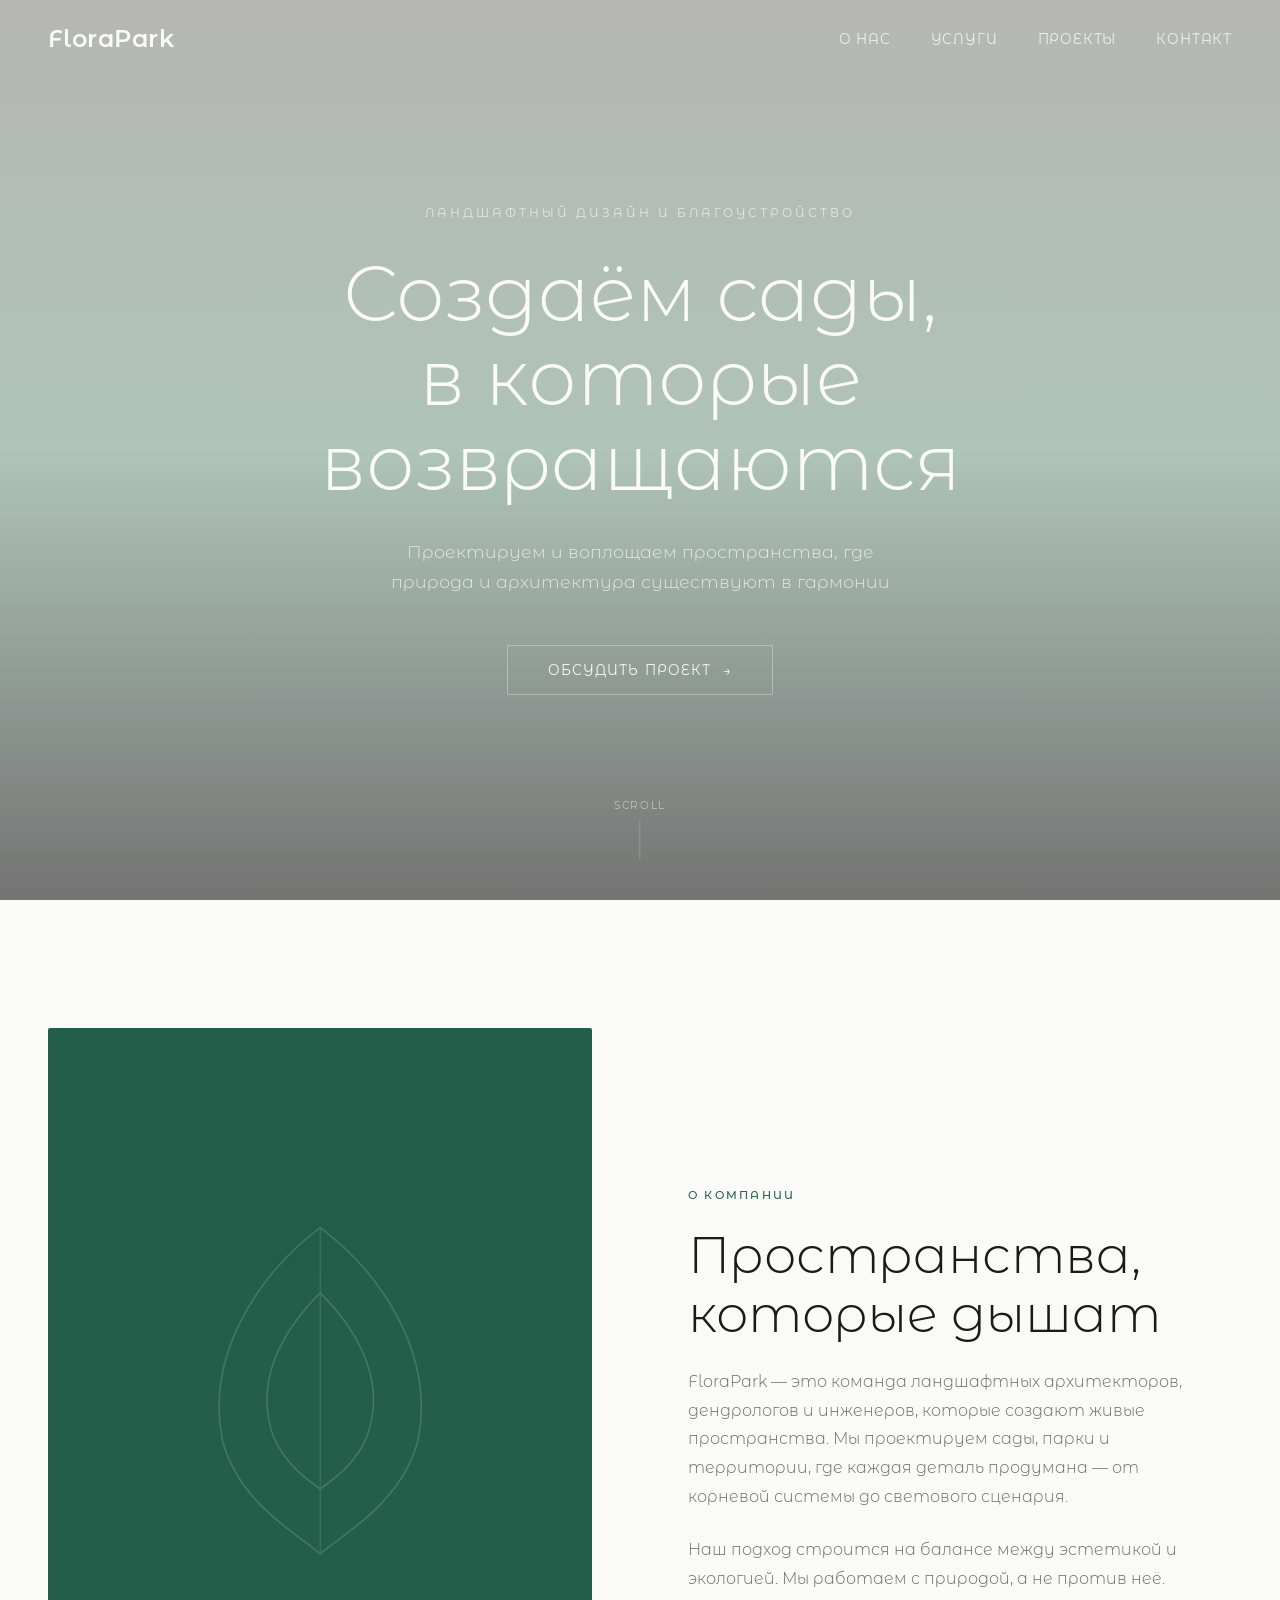
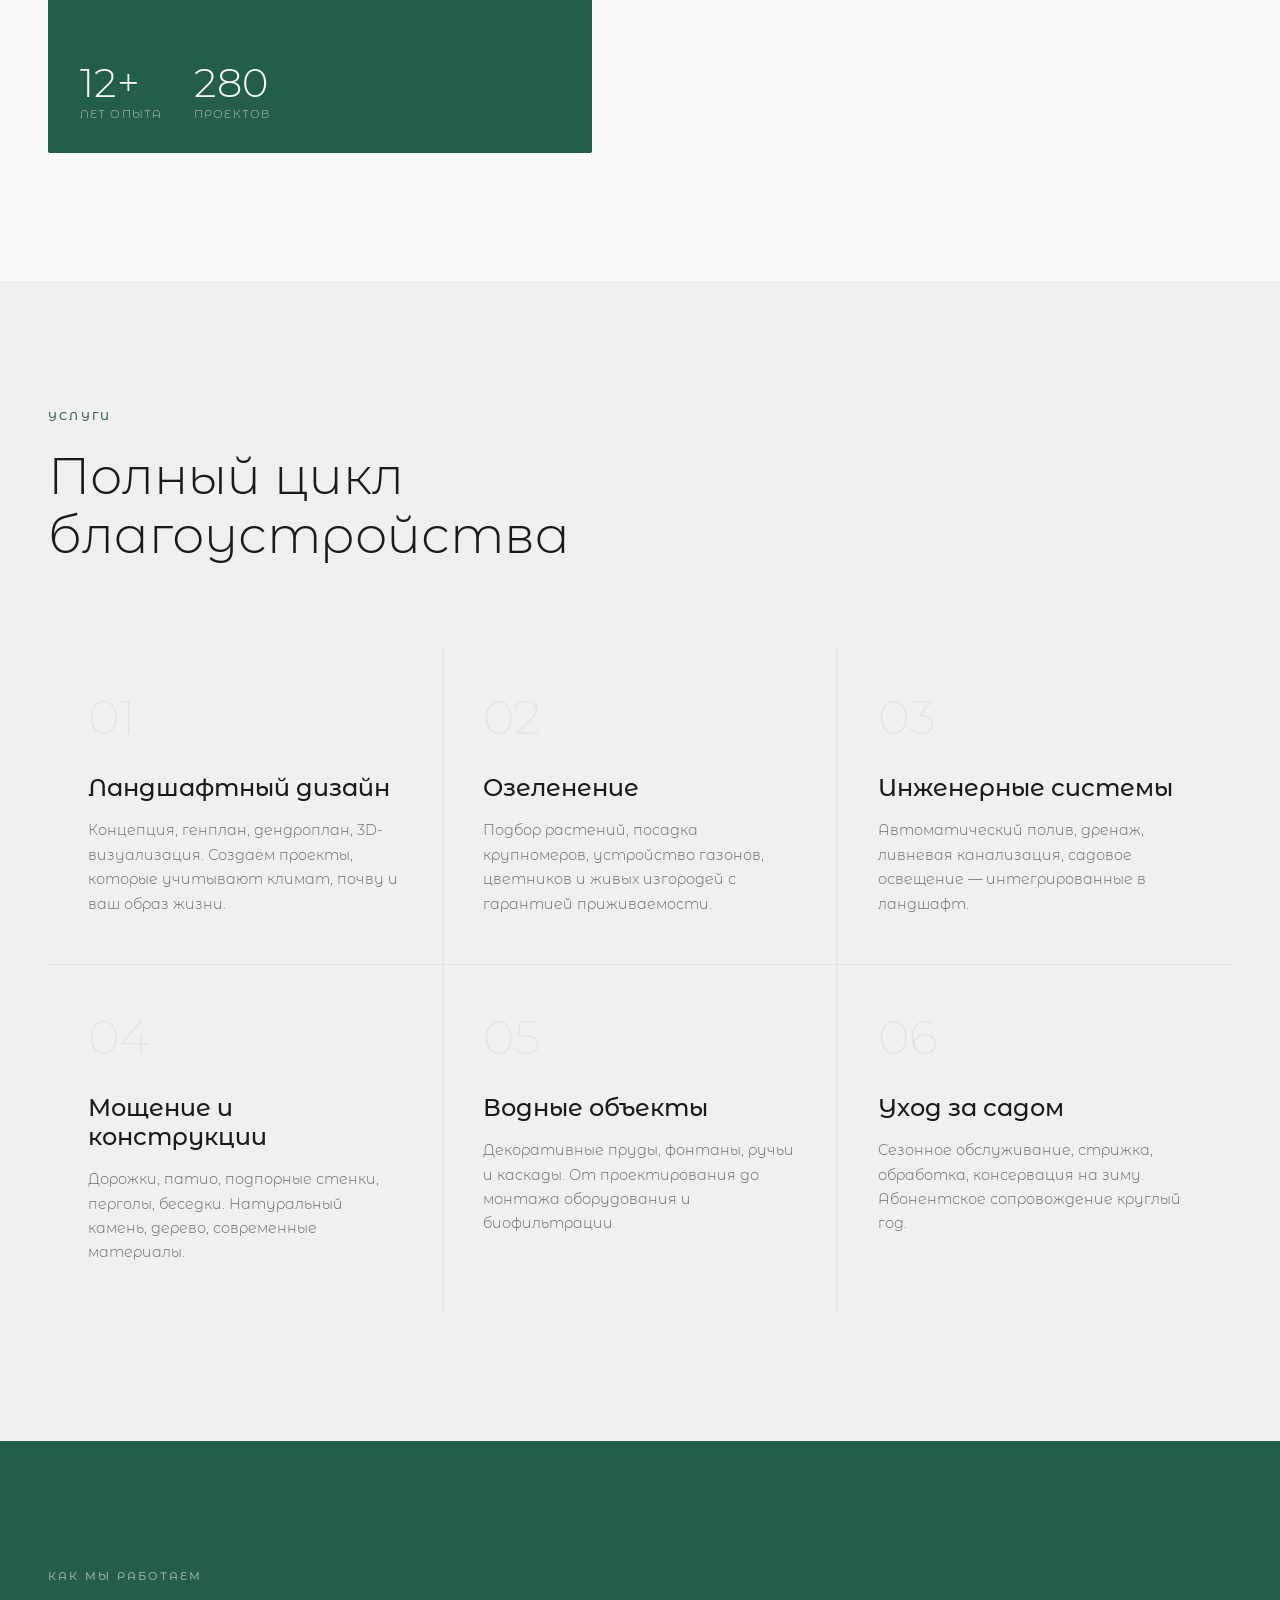
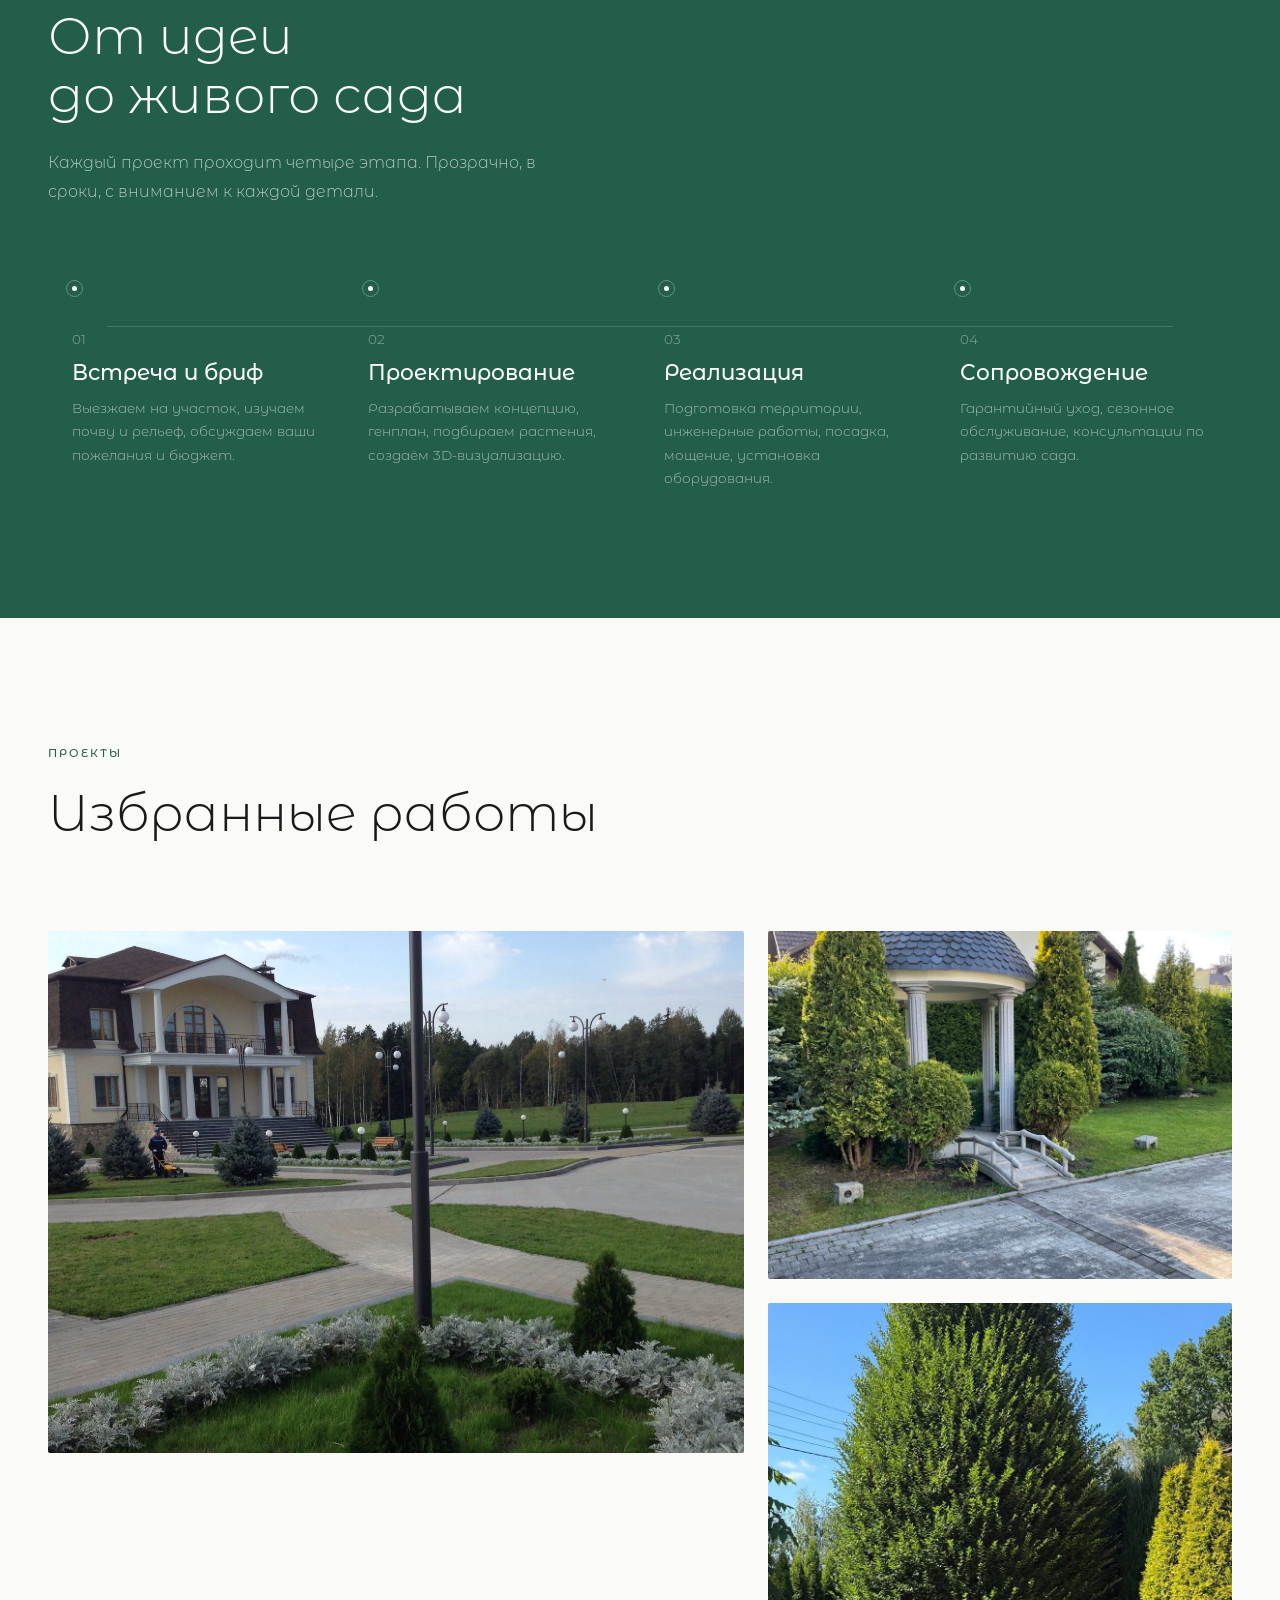
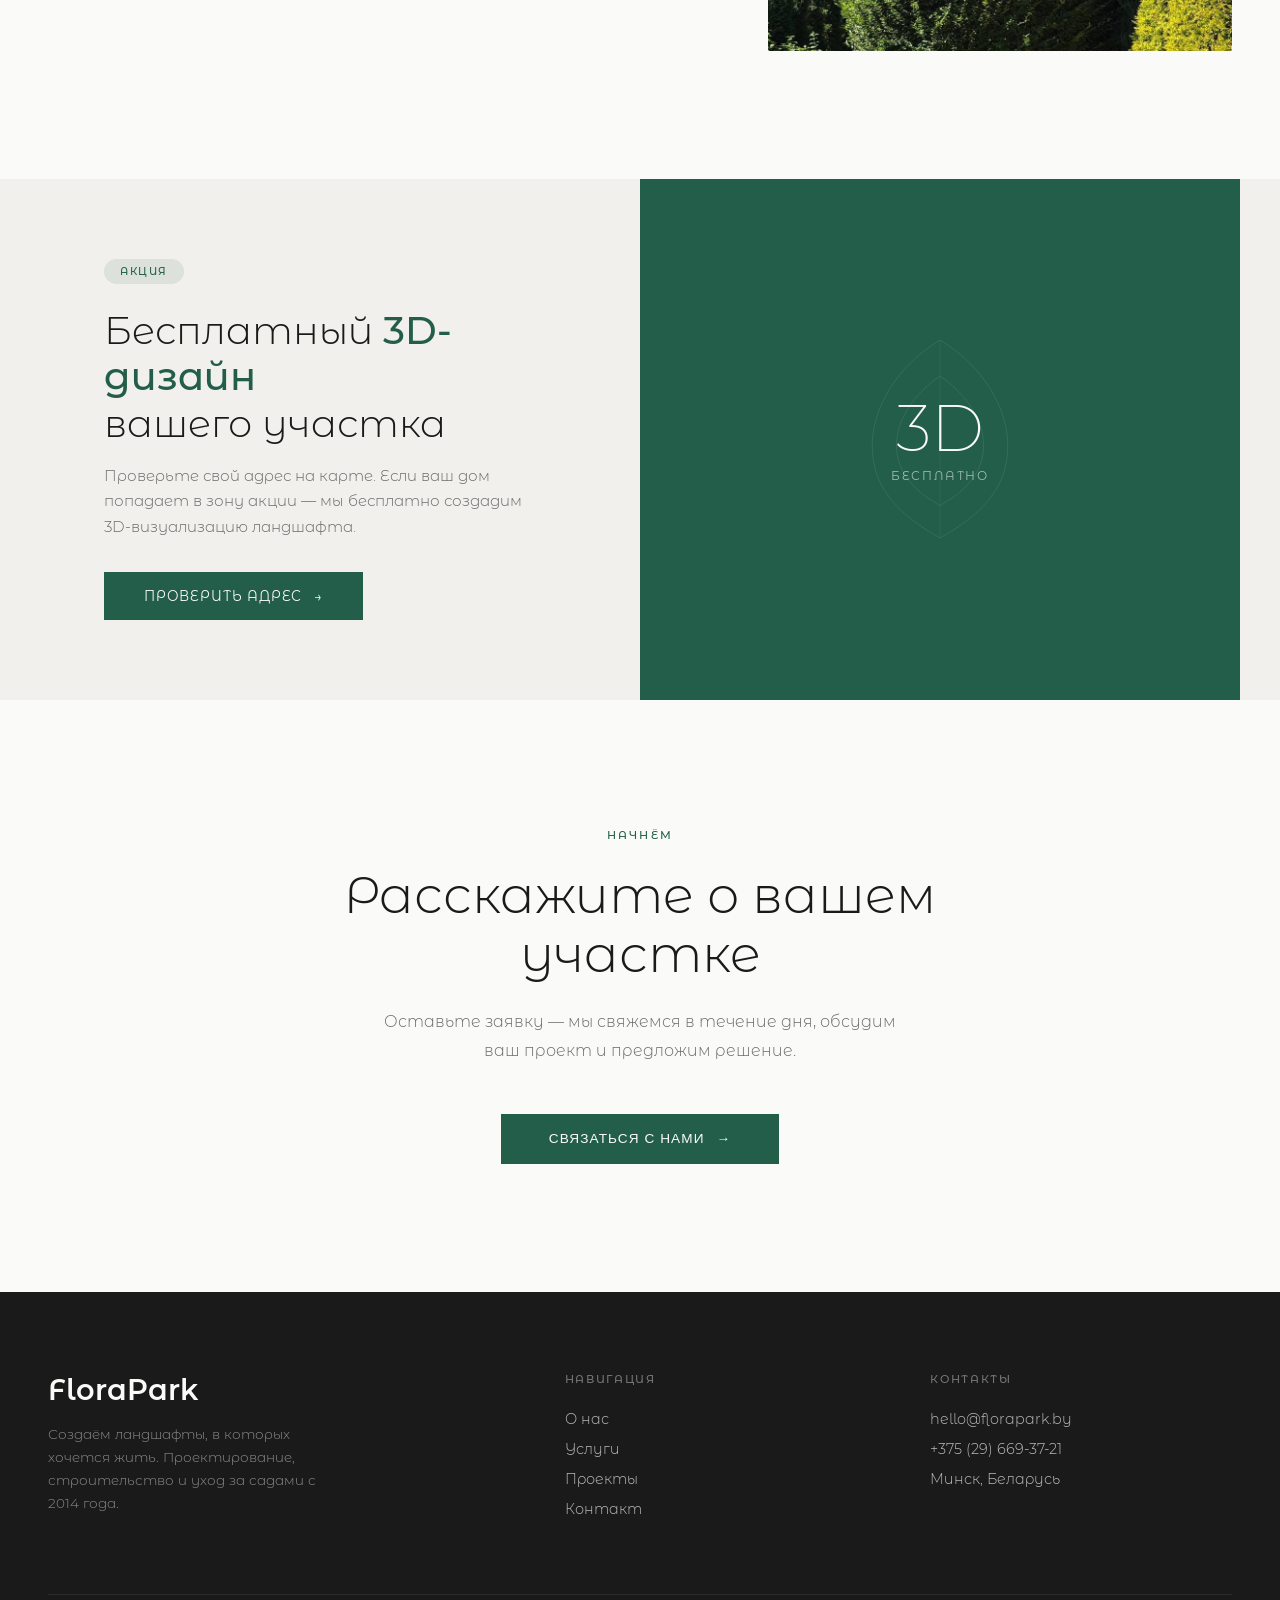
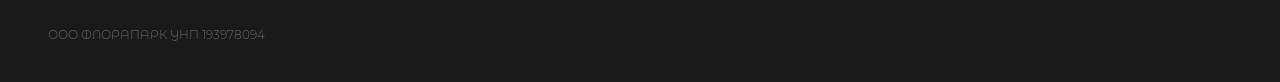
==== index.html @ 0b699e02 "Update footer info and promo map dimensions - Replace copyright text with company registration detai" ====
<!DOCTYPE html>
<html lang="ru">
<head>
    <meta charset="UTF-8">
    <meta name="viewport" content="width=device-width, initial-scale=1.0">
    <title>FloraPark — Ландшафтный дизайн и благоустройство в Минске</title>
    <meta name="description" content="FloraPark — ландшафтный дизайн, озеленение и благоустройство в Минске. Проектируем сады, парки и территории под ключ. 12+ лет опыта, 280+ проектов.">
    <meta name="keywords" content="ландшафтный дизайн, благоустройство, озеленение, Минск, Беларусь, сад, FloraPark, ландшафтный дизайн Минск, проектирование сада, мощение, системы полива">
    <meta name="author" content="FloraPark">
    <meta name="robots" content="index, follow">
    <link rel="canonical" href="https://a1exeyo.github.io/florapark/">

    <!-- Open Graph -->
    <meta property="og:type" content="website">
    <meta property="og:title" content="FloraPark — Ландшафтный дизайн и благоустройство">
    <meta property="og:description" content="Создаём сады, в которые возвращаются. Проектирование, озеленение и комплексное благоустройство в Минске.">
    <meta property="og:url" content="https://a1exeyo.github.io/florapark/">
    <meta property="og:locale" content="ru_BY">
    <meta property="og:site_name" content="FloraPark">

    <!-- Twitter Card -->
    <meta name="twitter:card" content="summary_large_image">
    <meta name="twitter:title" content="FloraPark — Ландшафтный дизайн и благоустройство">
    <meta name="twitter:description" content="Создаём сады, в которые возвращаются. Ландшафтный дизайн и благоустройство в Минске.">

    <link rel="preconnect" href="https://fonts.googleapis.com">
    <link rel="preconnect" href="https://fonts.gstatic.com" crossorigin>
    <link href="https://fonts.googleapis.com/css2?family=Montserrat+Alternates:ital,wght@0,100;0,200;0,300;0,400;0,500;0,600;0,700;0,800;0,900;1,100;1,200;1,300;1,400;1,500;1,600;1,700;1,800;1,900&display=swap" rel="stylesheet">
    <link rel="stylesheet" href="styles.css">

    <!-- Structured Data -->
    <script type="application/ld+json">
    {
        "@context": "https://schema.org",
        "@type": "LocalBusiness",
        "name": "FloraPark",
        "description": "Ландшафтный дизайн, озеленение и благоустройство в Минске",
        "url": "https://a1exeyo.github.io/florapark/",
        "email": "hello@florapark.by",
        "telephone": "+375296693721",
        "address": {
            "@type": "PostalAddress",
            "addressLocality": "Минск",
            "addressCountry": "BY"
        },
        "areaServed": "Минск, Беларусь",
        "serviceType": ["Ландшафтный дизайн", "Озеленение", "Благоустройство", "Системы полива", "Мощение"]
    }
    </script>
    <script src="https://challenges.cloudflare.com/turnstile/v0/api.js" async defer></script>
</head>
<body>

    <!-- LOADER -->
    <div class="page-loader" id="loader">
        <div class="loader-text">FloraPark</div>
    </div>

    <!-- CURSOR -->
    <div class="cursor-follower" id="cursor"></div>

    <!-- NAV -->
    <nav class="nav" id="nav">
        <a href="#" class="nav-logo">FloraPark</a>
        <ul class="nav-links" id="navLinks">
            <li><a href="#about">О нас</a></li>
            <li><a href="#services">Услуги</a></li>
            <li><a href="#portfolio">Проекты</a></li>
            <li><a href="#contact">Контакт</a></li>
        </ul>
        <button class="nav-burger" id="navBurger" aria-label="Меню">
            <span></span>
            <span></span>
            <span></span>
        </button>
    </nav>

    <!-- HERO -->
    <section class="hero" id="hero">
        <video class="hero-video" id="heroVideo" autoplay muted playsinline>
            <source src="assets/hf_20260502_134257_def7bd34-78b7-4537-81c4-fd2f0a44be31.mp4" type="video/mp4">
        </video>
        <div class="hero-overlay"></div>
        <div class="hero-content">
            <p class="hero-tagline">Ландшафтный дизайн и благоустройство</p>
            <h1 class="hero-title">
                <span class="line"><span class="line-inner">Создаём сады,</span></span>
                <span class="line"><span class="line-inner">в которые</span></span>
                <span class="line"><span class="line-inner">возвращаются</span></span>
            </h1>
            <p class="hero-subtitle">Проектируем и воплощаем пространства, где природа и архитектура существуют в гармонии</p>
            <a href="#contact" class="hero-cta">
                <span>Обсудить проект</span>
                <span class="arrow">&rarr;</span>
            </a>
        </div>
        <div class="hero-scroll" id="heroScroll">
            <span>Scroll</span>
            <div class="scroll-line"></div>
        </div>
    </section>

    <!-- ABOUT -->
    <section class="section about" id="about">
        <div class="about-grid">
            <div class="about-visual reveal">
                <div class="about-visual-inner">
                    <svg viewBox="0 0 100 120" fill="none" xmlns="http://www.w3.org/2000/svg">
                        <path d="M50 10 C30 25, 15 50, 20 75 C25 95, 45 105, 50 110 C55 105, 75 95, 80 75 C85 50, 70 25, 50 10Z" stroke="white" stroke-width="0.5" fill="none"/>
                        <path d="M50 30 C40 40, 30 55, 35 72 C38 82, 47 88, 50 90 C53 88, 62 82, 65 72 C70 55, 60 40, 50 30Z" stroke="white" stroke-width="0.5" fill="none"/>
                        <line x1="50" y1="10" x2="50" y2="110" stroke="white" stroke-width="0.3"/>
                    </svg>
                    <div class="about-stat">
                        <div class="stat-item reveal">
                            <div class="stat-number">12+</div>
                            <div class="stat-label">лет опыта</div>
                        </div>
                        <div class="stat-item reveal">
                            <div class="stat-number">280</div>
                            <div class="stat-label">проектов</div>
                        </div>
                    </div>
                </div>
            </div>
            <div>
                <p class="section-label reveal">О компании</p>
                <h2 class="section-title reveal">Пространства, <br>которые дышат</h2>
                <p class="section-text reveal">
                    FloraPark — это команда ландшафтных архитекторов, дендрологов и инженеров, которые создают живые пространства. Мы проектируем сады, парки и территории, где каждая деталь продумана — от корневой системы до светового сценария.
                </p>
                <p class="section-text reveal" style="margin-top: 1.5rem;">
                    Наш подход строится на балансе между эстетикой и экологией. Мы работаем с природой, а не против неё.
                </p>
            </div>
        </div>
    </section>

    <!-- SERVICES -->
    <section class="section services" id="services">
        <div class="services-header">
            <p class="section-label reveal">Услуги</p>
            <h2 class="section-title reveal">Полный цикл<br>благоустройства</h2>
        </div>
        <div class="services-grid">
            <div class="service-card">
                <div class="service-index">01</div>
                <h3 class="service-name">Ландшафтный дизайн</h3>
                <p class="service-desc">Концепция, генплан, дендроплан, 3D-визуализация. Создаём проекты, которые учитывают климат, почву и ваш образ жизни.</p>
            </div>
            <div class="service-card">
                <div class="service-index">02</div>
                <h3 class="service-name">Озеленение</h3>
                <p class="service-desc">Подбор растений, посадка крупномеров, устройство газонов, цветников и живых изгородей с гарантией приживаемости.</p>
            </div>
            <div class="service-card">
                <div class="service-index">03</div>
                <h3 class="service-name">Инженерные системы</h3>
                <p class="service-desc">Автоматический полив, дренаж, ливневая канализация, садовое освещение — интегрированные в ландшафт.</p>
            </div>
            <div class="service-card">
                <div class="service-index">04</div>
                <h3 class="service-name">Мощение и конструкции</h3>
                <p class="service-desc">Дорожки, патио, подпорные стенки, перголы, беседки. Натуральный камень, дерево, современные материалы.</p>
            </div>
            <div class="service-card">
                <div class="service-index">05</div>
                <h3 class="service-name">Водные объекты</h3>
                <p class="service-desc">Декоративные пруды, фонтаны, ручьи и каскады. От проектирования до монтажа оборудования и биофильтрации.</p>
            </div>
            <div class="service-card">
                <div class="service-index">06</div>
                <h3 class="service-name">Уход за садом</h3>
                <p class="service-desc">Сезонное обслуживание, стрижка, обработка, консервация на зиму. Абонентское сопровождение круглый год.</p>
            </div>
        </div>
    </section>

    <!-- PROCESS -->
    <section class="section process">
        <div class="process-container">
            <div class="process-header">
                <p class="section-label reveal">Как мы работаем</p>
                <h2 class="section-title reveal">От идеи<br>до живого сада</h2>
                <p class="section-text reveal">Каждый проект проходит четыре этапа. Прозрачно, в сроки, с вниманием к каждой детали.</p>
            </div>
            <div class="process-steps">
                <div class="step">
                    <div class="step-dot"></div>
                    <div class="step-number">01</div>
                    <h3 class="step-title">Встреча и бриф</h3>
                    <p class="step-desc">Выезжаем на участок, изучаем почву и рельеф, обсуждаем ваши пожелания и бюджет.</p>
                </div>
                <div class="step">
                    <div class="step-dot"></div>
                    <div class="step-number">02</div>
                    <h3 class="step-title">Проектирование</h3>
                    <p class="step-desc">Разрабатываем концепцию, генплан, подбираем растения, создаём 3D-визуализацию.</p>
                </div>
                <div class="step">
                    <div class="step-dot"></div>
                    <div class="step-number">03</div>
                    <h3 class="step-title">Реализация</h3>
                    <p class="step-desc">Подготовка территории, инженерные работы, посадка, мощение, установка оборудования.</p>
                </div>
                <div class="step">
                    <div class="step-dot"></div>
                    <div class="step-number">04</div>
                    <h3 class="step-title">Сопровождение</h3>
                    <p class="step-desc">Гарантийный уход, сезонное обслуживание, консультации по развитию сада.</p>
                </div>
            </div>
        </div>
    </section>

    <!-- PORTFOLIO -->
    <section class="section portfolio" id="portfolio">
        <div class="portfolio-header">
            <div>
                <p class="section-label reveal">Проекты</p>
                <h2 class="section-title reveal">Избранные работы</h2>
            </div>
        </div>
        <div class="portfolio-grid">
            <a class="portfolio-item" href="#" data-project="0">
                <img class="portfolio-img" src="assets/project1/IMG-1fe3222fe48ce6502db480acafbde8d5-V.jpg" alt="Резиденция в Раубичах">
                <div class="portfolio-item-overlay"></div>
                <div class="portfolio-item-info">
                    <div class="portfolio-item-title">Резиденция в Раубичах</div>
                    <div class="portfolio-item-cat">Комплексное благоустройство</div>
                </div>
            </a>
            <a class="portfolio-item" href="#" data-project="1">
                <img class="portfolio-img" src="assets/project2/IMAGE 2026-03-19 15_31_29.jpg" alt="Частный дом на Филимонова">
                <div class="portfolio-item-overlay"></div>
                <div class="portfolio-item-info">
                    <div class="portfolio-item-title">Частный дом на Филимонова</div>
                    <div class="portfolio-item-cat">Благоустройство</div>
                </div>
            </a>
            <a class="portfolio-item" href="#" data-project="2">
                <img class="portfolio-img" src="assets/project3/IMAGE 2026-03-19 16_36_45.jpg" alt="Декоративная стрижка граба">
                <div class="portfolio-item-overlay"></div>
                <div class="portfolio-item-info">
                    <div class="portfolio-item-title">Декоративная стрижка граба</div>
                    <div class="portfolio-item-cat">Формирование кроны</div>
                </div>
            </a>
        </div>
    </section>

    <!-- PROJECT MODAL -->
    <div class="project-modal" id="projectModal">
        <div class="project-modal-backdrop" id="modalBackdrop"></div>
        <div class="project-modal-content">
            <button class="project-modal-close" id="modalClose">
                <svg viewBox="0 0 24 24" fill="none" stroke="currentColor" stroke-width="2">
                    <line x1="18" y1="6" x2="6" y2="18"/>
                    <line x1="6" y1="6" x2="18" y2="18"/>
                </svg>
            </button>
            <div class="slider" id="projectSlider">
                <div class="slider-track" id="sliderTrack"></div>
                <div class="slider-controls">
                    <button class="slider-btn" id="sliderPrev">
                        <svg width="18" height="18" viewBox="0 0 24 24" fill="none" stroke="currentColor" stroke-width="2"><polyline points="15 18 9 12 15 6"/></svg>
                    </button>
                    <div class="slider-dots" id="sliderDots"></div>
                    <button class="slider-btn" id="sliderNext">
                        <svg width="18" height="18" viewBox="0 0 24 24" fill="none" stroke="currentColor" stroke-width="2"><polyline points="9 6 15 12 9 18"/></svg>
                    </button>
                </div>
            </div>
            <div class="project-modal-body">
                <h2 class="project-modal-title" id="modalTitle"></h2>
                <p class="project-modal-cat" id="modalCat"></p>
                <p class="project-modal-desc" id="modalDesc"></p>
                <div class="project-meta">
                    <div class="project-meta-item">
                        <div class="project-meta-label">Площадь</div>
                        <div class="project-meta-value" id="modalArea"></div>
                    </div>
                    <div class="project-meta-item">
                        <div class="project-meta-label">Срок</div>
                        <div class="project-meta-value" id="modalDuration"></div>
                    </div>
                    <div class="project-meta-item">
                        <div class="project-meta-label">Год</div>
                        <div class="project-meta-value" id="modalYear"></div>
                    </div>
                </div>
            </div>
        </div>
    </div>

    <!-- PROMO BANNER -->
    <section class="section promo-banner" style="padding: 0;">
        <div class="promo-banner-inner">
            <div class="promo-banner-content">
                <div class="promo-banner-badge">Акция</div>
                <h2 class="promo-banner-title">Бесплатный <strong>3D-дизайн</strong><br>вашего участка</h2>
                <p class="promo-banner-text">Проверьте свой адрес на карте. Если ваш дом попадает в зону акции — мы бесплатно создадим 3D-визуализацию ландшафта.</p>
                <a href="promo.html" class="promo-banner-link">
                    <span>Проверить адрес</span>
                    <span class="arrow">&rarr;</span>
                </a>
            </div>
            <div class="promo-banner-visual">
                <svg viewBox="0 0 100 120" fill="none" xmlns="http://www.w3.org/2000/svg">
                    <path d="M50 5 C25 20, 5 50, 15 80 C22 100, 45 112, 50 115 C55 112, 78 100, 85 80 C95 50, 75 20, 50 5Z" stroke="white" stroke-width="0.4" fill="none"/>
                    <path d="M50 25 C35 35, 20 55, 28 75 C33 88, 47 95, 50 97 C53 95, 67 88, 72 75 C80 55, 65 35, 50 25Z" stroke="white" stroke-width="0.4" fill="none"/>
                    <line x1="50" y1="5" x2="50" y2="115" stroke="white" stroke-width="0.25"/>
                </svg>
                <div class="promo-visual-text">
                    <div class="promo-visual-big">3D</div>
                    <div class="promo-visual-sub">Бесплатно</div>
                </div>
            </div>
        </div>
    </section>

    <!-- CTA -->
    <section class="section cta-section" id="contact">
        <div class="cta-container">
            <p class="section-label reveal" style="text-align: center;">Начнём</p>
            <h2 class="section-title reveal" style="text-align: center;">Расскажите о вашем участке</h2>
            <p class="section-text reveal" style="text-align: center;">
                Оставьте заявку — мы свяжемся в течение дня, обсудим ваш проект и предложим решение.
            </p>
            <button type="button" class="cta-btn reveal" id="openContactForm">
                <span>Связаться с нами</span>
                <span class="arrow">&rarr;</span>
            </button>
        </div>
    </section>

    <!-- FOOTER -->
    <footer class="footer">
        <div class="footer-grid">
            <div>
                <div class="footer-brand">FloraPark</div>
                <p class="footer-brand-text">Создаём ландшафты, в которых хочется жить. Проектирование, строительство и уход за садами с 2014 года.</p>
            </div>
            <div class="footer-col">
                <div class="footer-col-title">Навигация</div>
                <a href="#about">О нас</a>
                <a href="#services">Услуги</a>
                <a href="#portfolio">Проекты</a>
                <a href="#contact">Контакт</a>
            </div>
            <div class="footer-col">
                <div class="footer-col-title">Контакты</div>
                <a href="mailto:hello@florapark.ru">hello@florapark.by</a>
                <a href="tel:+74951234567">+375 (29) 669-37-21</a>
                <a href="#">Минск, Беларусь</a>
            </div>
        </div>
        <div class="footer-bottom">
            <p class="footer-copy">ООО ФЛОРАПАРК УНП 193978094</p>
        </div>
    </footer>

    <!-- CONTACT FORM MODAL -->
    <div class="contact-modal" id="contactModal">
        <div class="contact-modal-backdrop" id="contactBackdrop"></div>
        <div class="contact-modal-content">
            <button class="project-modal-close" id="contactClose">
                <svg viewBox="0 0 24 24" fill="none" stroke="currentColor" stroke-width="2">
                    <line x1="18" y1="6" x2="6" y2="18"/>
                    <line x1="6" y1="6" x2="18" y2="18"/>
                </svg>
            </button>
            <div class="contact-form-inner">
                <p class="section-label" style="opacity:1;transform:none;">Заявка</p>
                <h2 class="contact-form-title">Расскажите о вашем проекте</h2>
                <form id="contactForm" class="contact-form">
                    <div class="form-group">
                        <label for="cf-name">Ваше имя</label>
                        <input type="text" id="cf-name" name="name" required placeholder="Иван Иванов">
                    </div>
                    <div class="form-group">
                        <label for="cf-phone">Телефон</label>
                        <input type="tel" id="cf-phone" name="phone" required placeholder="+375 (29) 000-00-00">
                    </div>
                    <div class="form-group">
                        <label for="cf-email">Email</label>
                        <input type="email" id="cf-email" name="email" placeholder="email@example.com">
                    </div>
                    <div class="form-group">
                        <label for="cf-area">Площадь участка (примерно)</label>
                        <select id="cf-area" name="area">
                            <option value="" disabled selected>Выберите</option>
                            <option value="до 6 соток">до 6 соток</option>
                            <option value="6–15 соток">6–15 соток</option>
                            <option value="15–30 соток">15–30 соток</option>
                            <option value="более 30 соток">более 30 соток</option>
                        </select>
                    </div>
                    <div class="form-group">
                        <label for="cf-service">Что вас интересует?</label>
                        <select id="cf-service" name="service">
                            <option value="" disabled selected>Выберите услугу</option>
                            <option value="Ландшафтный дизайн">Ландшафтный дизайн</option>
                            <option value="Озеленение">Озеленение</option>
                            <option value="Инженерные системы">Инженерные системы</option>
                            <option value="Мощение и конструкции">Мощение и конструкции</option>
                            <option value="Комплексное благоустройство">Комплексное благоустройство</option>
                        </select>
                    </div>
                    <div class="form-group">
                        <label for="cf-message">Расскажите подробнее о проекте</label>
                        <textarea id="cf-message" name="message" rows="4" placeholder="Опишите ваш участок, пожелания, бюджет..."></textarea>
                    </div>
                    <div class="cf-turnstile" data-sitekey="0x4AAAAAADVjjbU4wZHgP-T7" data-theme="light"></div>
                    <button type="submit" class="cta-btn form-submit-btn" style="opacity:1;transform:none;">
                        <span>Отправить заявку</span>
                        <span class="arrow">&rarr;</span>
                    </button>
                    <div class="form-status" id="formStatus"></div>
                </form>
                <div class="form-success" id="formSuccess">
                    <div class="form-success-icon">
                        <svg viewBox="0 0 24 24" fill="none" stroke="currentColor" stroke-width="2"><path d="M22 11.08V12a10 10 0 11-5.93-9.14"/><polyline points="22 4 12 14.01 9 11.01"/></svg>
                    </div>
                    <h3>Заявка отправлена!</h3>
                    <p>Мы свяжемся с вами в ближайшее время</p>
                </div>
            </div>
        </div>
    </div>

    <script>
        (function() {
            // ─── PROJECT DATA ───
            const projects = [
                {
                    title: 'Резиденция в Раубичах',
                    category: 'Комплексное благоустройство',
                    description: 'Комплексный проект благоустройства частной резиденции площадью 3,1 га. На территории размещены несколько жилых строений, спортивный комплекс, банный комплекс на берегу озера, зона отдыха с перголой и летней кухней, а также плодовый сад. Для формирования выразительного ландшафта подобран ассортимент крупномерных хвойных и лиственных деревьев в соответствии с архитектурой объекта и предпочтениями владельцев.',
                    area: '3.1 га',
                    duration: '',
                    year: '',
                    images: [
                        'assets/project1/IMG-1fe3222fe48ce6502db480acafbde8d5-V.jpg',
                        'assets/project1/IMG-291f5c07ef932a56d3146bd6127d2b55-V.jpg',
                        'assets/project1/IMG-2b69dac090ede59145689ed6feb83d38-V.jpg',
                        'assets/project1/IMG-958d28df533105cd855d858e65ac1337-V.jpg',
                        'assets/project1/IMG-a15bf0a4f7709cd29aac70a3d05692be-V.jpg',
                        'assets/project1/IMG-b99513111dabf22ab74544aced3f5234-V.jpg',
                        'assets/project1/IMG-bcce289021f77a7db76959e2688948e0-V.jpg'
                    ]
                },
                {
                    title: 'Частный дом на Филимонова',
                    category: 'Благоустройство',
                    description: 'Проект благоустройства частного участка, в котором особое внимание уделено сочетанию природной зелени и выразительных каменных элементов. По периметру территории сформирована живая изгородь из туй высотой до 3–4 метров, создающая приватность и завершённость пространства. Центральными акцентами стали беседка, декоративный мостик, садовые вазы и пергола с зоной барбекю.',
                    area: '',
                    duration: '',
                    year: '',
                    images: [
                        'assets/project2/IMAGE 2026-03-19 15_31_08.jpg',
                        'assets/project2/IMAGE 2026-03-19 15_31_19.jpg',
                        'assets/project2/IMAGE 2026-03-19 15_31_29.jpg',
                        'assets/project2/IMAGE 2026-03-19 15_31_41.jpg',
                        'assets/project2/IMAGE 2026-03-19 15_32_56.jpg',
                        'assets/project2/IMAGE 2026-03-19 15_33_20.jpg',
                        'assets/project2/IMAGE 2026-03-19 15_33_47.jpg',
                        'assets/project2/IMAGE 2026-03-19 15_34_04.jpg'
                    ]
                },
                {
                    title: 'Декоративная стрижка граба',
                    category: 'Формирование кроны',
                    description: 'Работа по формированию и художественной стрижке граба высотой 7–8 метров. По запросу заказчика была создана чёткая архитектурная форма кроны, подчёркивающая статусность участка и усиливающая композицию сада. В результате дерево приобрело выразительный и ухоженный вид, сохранив при этом естественную красоту и здоровье.',
                    area: '',
                    duration: '',
                    year: '',
                    images: [
                        'assets/project3/IMAGE 2026-03-19 16_36_45.jpg',
                        'assets/project3/IMAGE 2026-03-19 16_37_04.jpg',
                        'assets/project3/IMAGE 2026-03-19 16_38_31.jpg'
                    ]
                }
            ];

            // ─── LOADER ───
            const loader = document.getElementById('loader');
            window.addEventListener('load', () => {
                setTimeout(() => {
                    loader.classList.add('hidden');
                    animateHero();
                }, 800);
            });

            // ─── HERO VIDEO (no loop — replay on scroll-back) ───
            const heroVideo = document.getElementById('heroVideo');
            let heroWasOut = false;

            const heroObserver = new IntersectionObserver((entries) => {
                entries.forEach(entry => {
                    if (!entry.isIntersecting) {
                        heroWasOut = true;
                    } else if (heroWasOut) {
                        heroVideo.currentTime = 0;
                        heroVideo.play();
                        heroWasOut = false;
                    }
                });
            }, { threshold: 0.3 });

            heroObserver.observe(document.getElementById('hero'));

            // ─── HERO ANIMATION ───
            function animateHero() {
                const lines = document.querySelectorAll('.hero-title .line-inner');
                const tagline = document.querySelector('.hero-tagline');
                const subtitle = document.querySelector('.hero-subtitle');
                const cta = document.querySelector('.hero-cta');
                const scroll = document.getElementById('heroScroll');

                lines.forEach((line, i) => {
                    setTimeout(() => {
                        line.style.transition = 'opacity 0.9s cubic-bezier(0.22, 1, 0.36, 1), transform 0.9s cubic-bezier(0.22, 1, 0.36, 1)';
                        line.style.opacity = '1';
                        line.style.transform = 'translateY(0)';
                    }, 200 + i * 150);
                });

                setTimeout(() => {
                    tagline.style.transition = 'opacity 0.8s, transform 0.8s cubic-bezier(0.22, 1, 0.36, 1)';
                    tagline.style.opacity = '1';
                    tagline.style.transform = 'translateY(0)';
                }, 100);

                setTimeout(() => {
                    subtitle.style.transition = 'opacity 0.8s, transform 0.8s cubic-bezier(0.22, 1, 0.36, 1)';
                    subtitle.style.opacity = '1';
                    subtitle.style.transform = 'translateY(0)';
                }, 900);

                setTimeout(() => {
                    cta.style.transition = 'opacity 0.8s, transform 0.8s cubic-bezier(0.22, 1, 0.36, 1)';
                    cta.style.opacity = '1';
                    cta.style.transform = 'translateY(0)';
                }, 1100);

                setTimeout(() => {
                    scroll.style.transition = 'opacity 0.8s';
                    scroll.style.opacity = '1';
                }, 1400);
            }

            // ─── SCROLL REVEAL ───
            const revealElements = document.querySelectorAll('.reveal, .section-label, .section-title, .section-text, .service-card, .portfolio-item, .testimonial-quote, .testimonial-author, .cta-btn, .step, .promo-banner-badge, .promo-banner-title, .promo-banner-text, .promo-banner-link');

            const revealObserver = new IntersectionObserver((entries) => {
                entries.forEach((entry) => {
                    if (entry.isIntersecting) {
                        const el = entry.target;
                        const siblings = Array.from(el.parentElement.children).filter(c =>
                            Array.from(revealElements).includes(c)
                        );
                        const staggerIndex = siblings.indexOf(el);
                        const delay = Math.max(0, staggerIndex) * 100;

                        setTimeout(() => {
                            el.style.transition = 'opacity 0.8s cubic-bezier(0.22, 1, 0.36, 1), transform 0.8s cubic-bezier(0.22, 1, 0.36, 1)';
                            el.style.opacity = '1';
                            el.style.transform = 'translateY(0)';
                        }, delay);

                        revealObserver.unobserve(el);
                    }
                });
            }, {
                threshold: 0.15,
                rootMargin: '0px 0px -60px 0px'
            });

            revealElements.forEach(el => revealObserver.observe(el));

            // ─── NAV SCROLL ───
            const nav = document.getElementById('nav');

            window.addEventListener('scroll', () => {
                if (window.scrollY > 80) {
                    nav.classList.add('scrolled');
                } else {
                    nav.classList.remove('scrolled');
                }
            }, { passive: true });

            // ─── BURGER MENU ───
            const navBurger = document.getElementById('navBurger');
            const navLinks = document.getElementById('navLinks');

            navBurger.addEventListener('click', () => {
                navBurger.classList.toggle('active');
                navLinks.classList.toggle('open');
                document.body.style.overflow = navLinks.classList.contains('open') ? 'hidden' : '';
            });

            navLinks.querySelectorAll('a').forEach(link => {
                link.addEventListener('click', () => {
                    navBurger.classList.remove('active');
                    navLinks.classList.remove('open');
                    document.body.style.overflow = '';
                });
            });

            // ─── CURSOR FOLLOWER ───
            const cursor = document.getElementById('cursor');
            let cursorX = 0, cursorY = 0;
            let currentX = 0, currentY = 0;

            document.addEventListener('mousemove', (e) => {
                cursorX = e.clientX;
                cursorY = e.clientY;
                cursor.classList.add('visible');
            });

            document.addEventListener('mouseleave', () => {
                cursor.classList.remove('visible');
            });

            function updateCursor() {
                currentX += (cursorX - currentX) * 0.12;
                currentY += (cursorY - currentY) * 0.12;
                cursor.style.left = currentX + 'px';
                cursor.style.top = currentY + 'px';
                requestAnimationFrame(updateCursor);
            }
            updateCursor();

            const hoverTargets = document.querySelectorAll('a, button, .service-card, .portfolio-item');
            hoverTargets.forEach(el => {
                el.addEventListener('mouseenter', () => cursor.classList.add('hovering'));
                el.addEventListener('mouseleave', () => cursor.classList.remove('hovering'));
            });

            // ─── PARALLAX VIDEO ───
            window.addEventListener('scroll', () => {
                const scrollY = window.scrollY;
                const heroHeight = window.innerHeight;
                if (scrollY < heroHeight) {
                    const translateY = scrollY * 0.3;
                    const scale = 1 + scrollY * 0.0003;
                    heroVideo.style.transform = `translateY(${translateY}px) scale(${scale})`;
                }
            }, { passive: true });

            // ─── SMOOTH ANCHOR ───
            document.querySelectorAll('a[href^="#"]').forEach(anchor => {
                anchor.addEventListener('click', function(e) {
                    if (this.dataset.project !== undefined) return;
                    const target = document.querySelector(this.getAttribute('href'));
                    if (target) {
                        e.preventDefault();
                        target.scrollIntoView({ behavior: 'smooth', block: 'start' });
                    }
                });
            });

            // ─── COUNTER ANIMATION ───
            const statNumbers = document.querySelectorAll('.stat-number');
            const counterObserver = new IntersectionObserver((entries) => {
                entries.forEach(entry => {
                    if (entry.isIntersecting) {
                        const el = entry.target;
                        const text = el.textContent;
                        const numMatch = text.match(/(\d+)/);
                        if (numMatch) {
                            const target = parseInt(numMatch[1]);
                            const suffix = text.replace(numMatch[1], '');
                            let current = 0;
                            const step = target / 40;
                            const timer = setInterval(() => {
                                current += step;
                                if (current >= target) {
                                    current = target;
                                    clearInterval(timer);
                                }
                                el.textContent = Math.floor(current) + suffix;
                            }, 30);
                        }
                        counterObserver.unobserve(el);
                    }
                });
            }, { threshold: 0.5 });

            statNumbers.forEach(el => counterObserver.observe(el));

            // ─── PROJECT MODAL & SLIDER ───
            const modal = document.getElementById('projectModal');
            const modalBackdrop = document.getElementById('modalBackdrop');
            const modalClose = document.getElementById('modalClose');
            const sliderTrack = document.getElementById('sliderTrack');
            const sliderDots = document.getElementById('sliderDots');
            const sliderPrev = document.getElementById('sliderPrev');
            const sliderNext = document.getElementById('sliderNext');
            let currentSlide = 0;
            let slideCount = 0;

            function openProject(index) {
                const project = projects[index];
                document.getElementById('modalTitle').textContent = project.title;
                document.getElementById('modalCat').textContent = project.category;
                document.getElementById('modalDesc').textContent = project.description;

                // Show/hide meta fields based on data
                const metaItems = document.querySelectorAll('.project-meta-item');
                document.getElementById('modalArea').textContent = project.area;
                document.getElementById('modalDuration').textContent = project.duration;
                document.getElementById('modalYear').textContent = project.year;
                metaItems[0].style.display = project.area ? '' : 'none';
                metaItems[1].style.display = project.duration ? '' : 'none';
                metaItems[2].style.display = project.year ? '' : 'none';
                const anyMeta = project.area || project.duration || project.year;
                document.querySelector('.project-meta').style.display = anyMeta ? '' : 'none';

                sliderTrack.innerHTML = '';
                sliderDots.innerHTML = '';
                currentSlide = 0;
                slideCount = project.images.length;

                project.images.forEach((src, i) => {
                    const slide = document.createElement('div');
                    slide.className = 'slider-slide';
                    const img = document.createElement('img');
                    img.className = 'slider-slide-img';
                    img.src = src;
                    img.alt = project.title;
                    slide.appendChild(img);
                    sliderTrack.appendChild(slide);

                    const dot = document.createElement('button');
                    dot.className = 'slider-dot' + (i === 0 ? ' active' : '');
                    dot.addEventListener('click', () => goToSlide(i));
                    sliderDots.appendChild(dot);
                });

                updateSlider();
                modal.classList.add('active');
                document.body.style.overflow = 'hidden';
            }

            function closeModal() {
                modal.classList.remove('active');
                document.body.style.overflow = '';
            }

            function goToSlide(i) {
                currentSlide = i;
                updateSlider();
            }

            function updateSlider() {
                sliderTrack.style.transform = `translateX(-${currentSlide * 100}%)`;
                const dots = sliderDots.querySelectorAll('.slider-dot');
                dots.forEach((d, i) => d.classList.toggle('active', i === currentSlide));
            }

            sliderPrev.addEventListener('click', () => {
                currentSlide = (currentSlide - 1 + slideCount) % slideCount;
                updateSlider();
            });

            sliderNext.addEventListener('click', () => {
                currentSlide = (currentSlide + 1) % slideCount;
                updateSlider();
            });

            document.querySelectorAll('[data-project]').forEach(item => {
                item.addEventListener('click', (e) => {
                    e.preventDefault();
                    openProject(parseInt(item.dataset.project));
                });
            });

            modalBackdrop.addEventListener('click', closeModal);
            modalClose.addEventListener('click', closeModal);
            document.addEventListener('keydown', (e) => {
                if (e.key === 'Escape') {
                    closeModal();
                    closeContactModal();
                }
                if (modal.classList.contains('active')) {
                    if (e.key === 'ArrowLeft') {
                        currentSlide = (currentSlide - 1 + slideCount) % slideCount;
                        updateSlider();
                    }
                    if (e.key === 'ArrowRight') {
                        currentSlide = (currentSlide + 1) % slideCount;
                        updateSlider();
                    }
                }
            });

            // ─── CONTACT FORM MODAL ───
            const contactModal = document.getElementById('contactModal');
            const contactBackdrop = document.getElementById('contactBackdrop');
            const contactCloseBtn = document.getElementById('contactClose');
            const openContactBtn = document.getElementById('openContactForm');
            const contactForm = document.getElementById('contactForm');
            const formStatus = document.getElementById('formStatus');

            function openContactModal() {
                contactModal.classList.add('active');
                document.body.style.overflow = 'hidden';
            }

            function closeContactModal() {
                contactModal.classList.remove('active');
                document.body.style.overflow = '';
            }

            openContactBtn.addEventListener('click', openContactModal);
            contactBackdrop.addEventListener('click', closeContactModal);
            contactCloseBtn.addEventListener('click', closeContactModal);

            const WORKER_URL = 'https://plain-recipe-4a2d.a1exey-amaz.workers.dev/';

            async function sendToTelegram(data) {
                const res = await fetch(WORKER_URL, {
                    method: 'POST',
                    headers: { 'Content-Type': 'application/json' },
                    body: JSON.stringify(data)
                });
                return res.ok;
            }

            const formSuccess = document.getElementById('formSuccess');

            contactForm.addEventListener('submit', async (e) => {
                e.preventDefault();
                const data = Object.fromEntries(new FormData(contactForm));
                data.source = 'main';
                const turnstileToken = document.querySelector('[name="cf-turnstile-response"]')?.value;
                if (!turnstileToken) {
                    formStatus.textContent = 'Пожалуйста, пройдите проверку.';
                    formStatus.className = 'form-status error';
                    return;
                }
                data.token = turnstileToken;
                formStatus.textContent = 'Отправка...';
                formStatus.className = 'form-status sending';
                try {
                    const ok = await sendToTelegram(data);
                    if (ok) {
                        contactForm.style.display = 'none';
                        formSuccess.classList.add('visible');
                        contactForm.reset();
                        if (window.turnstile) turnstile.reset();
                        setTimeout(() => {
                            closeContactModal();
                            contactForm.style.display = '';
                            formSuccess.classList.remove('visible');
                            formStatus.textContent = '';
                        }, 3000);
                    } else {
                        throw new Error('Error');
                    }
                } catch (err) {
                    formStatus.textContent = 'Ошибка отправки. Попробуйте позже.';
                    formStatus.className = 'form-status error';
                }
            });

        })();
    </script>

</body>
</html>
---- styles.css ----
/* ═══════════════════════════════════════════
   FloraPark — Shared Styles
   ═══════════════════════════════════════════ */

*, *::before, *::after {
    margin: 0;
    padding: 0;
    box-sizing: border-box;
}

:root {
    --green: #225E49;
    --green-light: #2a7359;
    --green-dark: #1a4a3a;
    --white: #FAFAF8;
    --off-white: #F2F0EC;
    --black: #1A1A1A;
    --gray: #6B6B6B;
    --gray-light: #B8B8B8;
    --border: #E5E3DF;
    --font: 'Montserrat Alternates', system-ui, sans-serif;
}

html {
    scroll-behavior: smooth;
    font-size: 16px;
}

body {
    font-family: var(--font);
    color: var(--black);
    background: var(--white);
    overflow-x: hidden;
    -webkit-font-smoothing: antialiased;
}


/* ─── NAV (shared) ─── */

.nav {
    position: fixed;
    top: 0;
    left: 0;
    width: 100%;
    z-index: 100;
    padding: 1.5rem 3rem;
    display: flex;
    justify-content: space-between;
    align-items: center;
    transition: background 0.5s cubic-bezier(0.22, 1, 0.36, 1),
                backdrop-filter 0.5s cubic-bezier(0.22, 1, 0.36, 1);
}

.nav.scrolled,
.nav.nav--solid {
    background: rgba(250, 250, 248, 0.85);
    backdrop-filter: blur(20px);
    -webkit-backdrop-filter: blur(20px);
}

.nav-logo {
    font-family: var(--font);
    font-size: 1.5rem;
    font-weight: 600;
    color: var(--white);
    letter-spacing: 0.02em;
    text-decoration: none;
    transition: color 0.4s;
}

.nav.scrolled .nav-logo,
.nav.nav--solid .nav-logo {
    color: var(--green);
}

.nav-links {
    display: flex;
    gap: 2.5rem;
    list-style: none;
}

.nav-links a {
    font-size: 0.85rem;
    font-weight: 400;
    color: rgba(255,255,255,0.8);
    text-decoration: none;
    letter-spacing: 0.06em;
    text-transform: uppercase;
    position: relative;
    transition: color 0.4s;
}

.nav.scrolled .nav-links a,
.nav.nav--solid .nav-links a {
    color: var(--black);
}

.nav-links a::after {
    content: '';
    position: absolute;
    bottom: -4px;
    left: 0;
    width: 0;
    height: 1px;
    background: currentColor;
    transition: width 0.4s cubic-bezier(0.22, 1, 0.36, 1);
}

.nav-links a:hover::after {
    width: 100%;
}

.nav-back {
    display: inline-flex;
    align-items: center;
    gap: 0.5rem;
    font-size: 0.85rem;
    font-weight: 400;
    color: var(--black);
    text-decoration: none;
    letter-spacing: 0.04em;
    transition: color 0.3s;
}

.nav-back:hover {
    color: var(--green);
}

.nav-back svg {
    transition: transform 0.3s cubic-bezier(0.22, 1, 0.36, 1);
}

.nav-back:hover svg {
    transform: translateX(-3px);
}


/* ─── HERO (index) ─── */

.hero {
    position: relative;
    height: 100vh;
    height: 100dvh;
    display: flex;
    align-items: center;
    justify-content: center;
    overflow: hidden;
}

.hero-video {
    position: absolute;
    inset: 0;
    width: 100%;
    height: 100%;
    object-fit: cover;
    z-index: 0;
}

.hero-overlay {
    position: absolute;
    inset: 0;
    background: linear-gradient(
        to bottom,
        rgba(26, 26, 26, 0.3) 0%,
        rgba(34, 94, 73, 0.35) 50%,
        rgba(26, 26, 26, 0.6) 100%
    );
    z-index: 1;
}

.hero-content {
    position: relative;
    z-index: 2;
    text-align: center;
    max-width: 900px;
    padding: 0 2rem;
}

.hero-tagline {
    font-size: 0.75rem;
    font-weight: 400;
    letter-spacing: 0.25em;
    text-transform: uppercase;
    color: rgba(255,255,255,0.65);
    margin-bottom: 2rem;
    opacity: 0;
    transform: translateY(20px);
}

.hero-title {
    font-size: clamp(2.8rem, 6vw, 5.5rem);
    font-weight: 300;
    line-height: 1.1;
    color: var(--white);
    margin-bottom: 2rem;
}

.hero-title .line {
    display: block;
    overflow: hidden;
}

.hero-title .line-inner {
    display: block;
    opacity: 0;
    transform: translateY(100%);
}

.hero-subtitle {
    font-size: 1.1rem;
    font-weight: 300;
    color: rgba(255,255,255,0.7);
    max-width: 500px;
    margin: 0 auto 3rem;
    line-height: 1.7;
    opacity: 0;
    transform: translateY(20px);
}

.hero-cta {
    display: inline-flex;
    align-items: center;
    gap: 0.75rem;
    padding: 1rem 2.5rem;
    border: 1px solid rgba(255,255,255,0.3);
    color: var(--white);
    text-decoration: none;
    font-size: 0.85rem;
    font-weight: 400;
    letter-spacing: 0.08em;
    text-transform: uppercase;
    transition: all 0.5s cubic-bezier(0.22, 1, 0.36, 1);
    opacity: 0;
    transform: translateY(20px);
    position: relative;
    overflow: hidden;
}

.hero-cta::before {
    content: '';
    position: absolute;
    inset: 0;
    background: var(--white);
    transform: scaleX(0);
    transform-origin: left;
    transition: transform 0.5s cubic-bezier(0.22, 1, 0.36, 1);
    z-index: -1;
}

.hero-cta:hover {
    color: var(--green);
    border-color: var(--white);
}

.hero-cta:hover::before {
    transform: scaleX(1);
}

.hero-cta .arrow {
    transition: transform 0.4s cubic-bezier(0.22, 1, 0.36, 1);
}

.hero-cta:hover .arrow {
    transform: translateX(4px);
}

.hero-scroll {
    position: absolute;
    bottom: 2.5rem;
    left: 50%;
    transform: translateX(-50%);
    z-index: 2;
    display: flex;
    flex-direction: column;
    align-items: center;
    gap: 0.5rem;
    opacity: 0;
}

.hero-scroll span {
    font-size: 0.65rem;
    letter-spacing: 0.15em;
    text-transform: uppercase;
    color: rgba(255,255,255,0.5);
}

.scroll-line {
    width: 1px;
    height: 40px;
    background: rgba(255,255,255,0.2);
    position: relative;
    overflow: hidden;
}

.scroll-line::after {
    content: '';
    position: absolute;
    top: -100%;
    left: 0;
    width: 100%;
    height: 100%;
    background: rgba(255,255,255,0.7);
    animation: scrollPulse 2s ease-in-out infinite;
}

@keyframes scrollPulse {
    0% { top: -100%; }
    50% { top: 100%; }
    100% { top: 100%; }
}


/* ─── SECTION COMMONS ─── */

.section {
    padding: 8rem 3rem;
}

.section-label {
    font-size: 0.7rem;
    font-weight: 500;
    letter-spacing: 0.2em;
    text-transform: uppercase;
    color: var(--green);
    margin-bottom: 1.5rem;
    opacity: 0;
    transform: translateY(20px);
}

.section-title {
    font-size: clamp(2rem, 4vw, 3.5rem);
    font-weight: 300;
    line-height: 1.15;
    color: var(--black);
    margin-bottom: 1.5rem;
    opacity: 0;
    transform: translateY(30px);
}

.section-text {
    font-size: 1rem;
    font-weight: 300;
    line-height: 1.8;
    color: var(--gray);
    max-width: 520px;
    opacity: 0;
    transform: translateY(20px);
}

.reveal {
    opacity: 0;
    transform: translateY(40px);
}

.reveal.visible {
    opacity: 1;
    transform: translateY(0);
    transition: opacity 0.8s cubic-bezier(0.22, 1, 0.36, 1),
                transform 0.8s cubic-bezier(0.22, 1, 0.36, 1);
}


/* ─── ABOUT ─── */

.about {
    background: var(--white);
}

.about-grid {
    max-width: 1200px;
    margin: 0 auto;
    display: grid;
    grid-template-columns: 1fr 1fr;
    gap: 6rem;
    align-items: center;
}

.about-visual {
    position: relative;
    aspect-ratio: 3/4;
    overflow: hidden;
    border-radius: 2px;
}

.about-visual-inner {
    width: 100%;
    height: 100%;
    background: var(--green);
    display: flex;
    align-items: center;
    justify-content: center;
    position: relative;
}

.about-visual svg {
    width: 60%;
    height: auto;
    opacity: 0.15;
}

.about-stat {
    position: absolute;
    bottom: 2rem;
    left: 2rem;
    right: 2rem;
    display: flex;
    gap: 2rem;
}

.stat-item {
    color: var(--white);
}

.stat-number {
    font-size: 2.5rem;
    font-weight: 300;
    line-height: 1;
    margin-bottom: 0.25rem;
}

.stat-label {
    font-size: 0.7rem;
    font-weight: 300;
    letter-spacing: 0.1em;
    text-transform: uppercase;
    opacity: 0.7;
}


/* ─── SERVICES ─── */

.services {
    background: var(--off-white);
}

.services-header {
    max-width: 1200px;
    margin: 0 auto 5rem;
}

.services-grid {
    max-width: 1200px;
    margin: 0 auto;
    display: grid;
    grid-template-columns: repeat(3, 1fr);
    gap: 1px;
    background: var(--border);
}

.service-card {
    background: var(--off-white);
    padding: 3rem 2.5rem;
    position: relative;
    overflow: hidden;
    cursor: default;
    opacity: 0;
    transform: translateY(40px);
}

.service-card::before {
    content: '';
    position: absolute;
    bottom: 0;
    left: 0;
    width: 100%;
    height: 3px;
    background: var(--green);
    transform: scaleX(0);
    transform-origin: left;
    transition: transform 0.6s cubic-bezier(0.22, 1, 0.36, 1);
}

.service-card:hover::before {
    transform: scaleX(1);
}

.service-index {
    font-size: 3rem;
    font-weight: 200;
    color: var(--border);
    line-height: 1;
    margin-bottom: 2rem;
    transition: color 0.5s cubic-bezier(0.22, 1, 0.36, 1);
}

.service-card:hover .service-index {
    color: var(--green);
}

.service-name {
    font-size: 1.5rem;
    font-weight: 500;
    color: var(--black);
    margin-bottom: 1rem;
}

.service-desc {
    font-size: 0.9rem;
    font-weight: 300;
    line-height: 1.7;
    color: var(--gray);
}


/* ─── PROCESS ─── */

.process {
    background: var(--green);
    color: var(--white);
}

.process .section-label { color: rgba(255,255,255,0.5); }
.process .section-title { color: var(--white); }
.process .section-text  { color: rgba(255,255,255,0.65); }

.process-container {
    max-width: 1200px;
    margin: 0 auto;
}

.process-header {
    margin-bottom: 5rem;
    max-width: 600px;
}

.process-steps {
    display: grid;
    grid-template-columns: repeat(4, 1fr);
    gap: 0;
    position: relative;
}

.process-steps::before {
    content: '';
    position: absolute;
    top: 2.5rem;
    left: 5%;
    right: 5%;
    height: 1px;
    background: rgba(255,255,255,0.15);
}

.step {
    padding: 0 1.5rem;
    text-align: left;
    opacity: 0;
    transform: translateY(30px);
}

.step-dot {
    width: 5px;
    height: 5px;
    border-radius: 50%;
    background: var(--white);
    margin-bottom: 2.5rem;
    position: relative;
}

.step-dot::after {
    content: '';
    position: absolute;
    inset: -6px;
    border-radius: 50%;
    border: 1px solid rgba(255,255,255,0.3);
}

.step-number {
    font-size: 0.85rem;
    font-weight: 300;
    opacity: 0.5;
    margin-bottom: 0.75rem;
}

.step-title {
    font-size: 1.35rem;
    font-weight: 500;
    margin-bottom: 0.75rem;
}

.step-desc {
    font-size: 0.85rem;
    font-weight: 300;
    line-height: 1.7;
    opacity: 0.6;
}


/* ─── PORTFOLIO ─── */

.portfolio { background: var(--white); }

.portfolio-header {
    max-width: 1200px;
    margin: 0 auto 4rem;
    display: flex;
    justify-content: space-between;
    align-items: flex-end;
}

.portfolio-grid {
    max-width: 1200px;
    margin: 0 auto;
    display: grid;
    grid-template-columns: 1.2fr 0.8fr;
    grid-template-rows: auto auto;
    gap: 1.5rem;
}

.portfolio-item {
    position: relative;
    overflow: hidden;
    border-radius: 2px;
    cursor: pointer;
    opacity: 0;
    transform: translateY(40px);
    text-decoration: none;
    color: inherit;
    display: block;
}

.portfolio-item:first-child { grid-row: 1 / 3; }

.portfolio-item {
    aspect-ratio: 4 / 3;
    overflow: hidden;
}

.portfolio-img {
    width: 100%;
    height: 100%;
    object-fit: cover;
    display: block;
    transition: transform 0.6s cubic-bezier(0.22, 1, 0.36, 1);
}

.portfolio-item:hover .portfolio-img { transform: scale(1.03); }

.portfolio-item-overlay {
    position: absolute;
    inset: 0;
    background: linear-gradient(to top, rgba(34, 94, 73, 0.8) 0%, transparent 60%);
    opacity: 0;
    transition: opacity 0.5s cubic-bezier(0.22, 1, 0.36, 1);
}

.portfolio-item:hover .portfolio-item-overlay { opacity: 1; }

.portfolio-item-info {
    position: absolute;
    bottom: 2rem;
    left: 2rem;
    color: var(--white);
    transform: translateY(10px);
    opacity: 0;
    transition: all 0.5s cubic-bezier(0.22, 1, 0.36, 1);
}

.portfolio-item:hover .portfolio-item-info {
    transform: translateY(0);
    opacity: 1;
}

.portfolio-item-title {
    font-size: 1.3rem;
    font-weight: 500;
    margin-bottom: 0.25rem;
}

.portfolio-item-cat {
    font-size: 0.75rem;
    font-weight: 300;
    letter-spacing: 0.1em;
    text-transform: uppercase;
    opacity: 0.7;
}

/* portfolio images handled via <img> tags */


/* ─── TESTIMONIAL ─── */

.testimonial { background: var(--off-white); }

.testimonial-container {
    max-width: 800px;
    margin: 0 auto;
    text-align: center;
}

.testimonial-quote {
    font-size: clamp(1.5rem, 3vw, 2.2rem);
    font-weight: 300;
    font-style: italic;
    line-height: 1.5;
    color: var(--black);
    margin-bottom: 2.5rem;
    position: relative;
    opacity: 0;
    transform: translateY(30px);
}

.testimonial-quote::before {
    content: '\201C';
    font-size: 6rem;
    color: var(--green);
    opacity: 0.2;
    position: absolute;
    top: -3rem;
    left: 50%;
    transform: translateX(-50%);
    line-height: 1;
}

.testimonial-author {
    font-size: 0.85rem;
    font-weight: 400;
    color: var(--black);
    opacity: 0;
    transform: translateY(15px);
}

.testimonial-author span {
    display: block;
    font-size: 0.75rem;
    font-weight: 300;
    color: var(--gray);
    margin-top: 0.25rem;
}


/* ─── CTA SECTION (index) ─── */

.cta-section {
    background: var(--white);
    text-align: center;
}

.cta-container {
    max-width: 700px;
    margin: 0 auto;
}

.cta-section .section-title { margin-bottom: 1.5rem; }
.cta-section .section-text  { margin: 0 auto 3rem; }

.cta-btn {
    display: inline-flex;
    align-items: center;
    gap: 0.75rem;
    padding: 1.1rem 3rem;
    background: var(--green);
    color: var(--white);
    text-decoration: none;
    font-size: 0.85rem;
    font-weight: 400;
    letter-spacing: 0.08em;
    text-transform: uppercase;
    border: none;
    cursor: pointer;
    position: relative;
    overflow: hidden;
    transition: transform 0.4s cubic-bezier(0.22, 1, 0.36, 1);
    opacity: 0;
    transform: translateY(20px);
}

.cta-btn::before {
    content: '';
    position: absolute;
    inset: 0;
    background: var(--green-dark);
    transform: scaleX(0);
    transform-origin: left;
    transition: transform 0.5s cubic-bezier(0.22, 1, 0.36, 1);
    z-index: 0;
}

.cta-btn:hover::before { transform: scaleX(1); }

.cta-btn span  { position: relative; z-index: 1; }

.cta-btn .arrow {
    position: relative;
    z-index: 1;
    transition: transform 0.4s cubic-bezier(0.22, 1, 0.36, 1);
}

.cta-btn:hover .arrow { transform: translateX(4px); }


/* ─── FOOTER (shared) ─── */

.footer {
    background: var(--black);
    color: var(--white);
    padding: 5rem 3rem 2.5rem;
}

.footer--compact { padding: 3rem; }

.footer-grid {
    max-width: 1200px;
    margin: 0 auto;
    display: grid;
    grid-template-columns: 1.5fr 1fr 1fr;
    gap: 4rem;
    margin-bottom: 4rem;
}

.footer-brand {
    font-size: 1.8rem;
    font-weight: 600;
    margin-bottom: 1rem;
}

.footer-brand-text {
    font-size: 0.85rem;
    font-weight: 300;
    line-height: 1.7;
    color: rgba(255,255,255,0.5);
    max-width: 280px;
}

.footer-col-title {
    font-size: 0.7rem;
    font-weight: 500;
    letter-spacing: 0.15em;
    text-transform: uppercase;
    color: rgba(255,255,255,0.4);
    margin-bottom: 1.5rem;
}

.footer-col a {
    display: block;
    font-size: 0.9rem;
    font-weight: 300;
    color: rgba(255,255,255,0.7);
    text-decoration: none;
    margin-bottom: 0.75rem;
    transition: color 0.3s;
}

.footer-col a:hover { color: var(--white); }

.footer-bottom {
    max-width: 1200px;
    margin: 0 auto;
    padding-top: 2rem;
    border-top: 1px solid rgba(255,255,255,0.08);
    display: flex;
    justify-content: space-between;
    align-items: center;
}

.footer-inner {
    max-width: 1000px;
    margin: 0 auto;
    display: flex;
    justify-content: space-between;
    align-items: center;
}

.footer-copy {
    font-size: 0.75rem;
    font-weight: 300;
    color: rgba(255,255,255,0.35);
}


/* ─── CURSOR FOLLOWER ─── */

.cursor-follower {
    width: 20px;
    height: 20px;
    border: 1px solid var(--green);
    border-radius: 50%;
    position: fixed;
    pointer-events: none;
    z-index: 9999;
    opacity: 0;
    transition: opacity 0.3s, transform 0.15s cubic-bezier(0.22, 1, 0.36, 1),
                width 0.3s cubic-bezier(0.22, 1, 0.36, 1),
                height 0.3s cubic-bezier(0.22, 1, 0.36, 1);
    transform: translate(-50%, -50%);
}

.cursor-follower.visible { opacity: 1; }

.cursor-follower.hovering {
    width: 50px;
    height: 50px;
    border-color: rgba(34, 94, 73, 0.3);
    background: rgba(34, 94, 73, 0.05);
}


/* ─── MARQUEE ─── */

.marquee {
    overflow: hidden;
    background: var(--green);
    padding: 1rem 0;
    white-space: nowrap;
}

.marquee-track {
    display: flex;
    animation: marqueeScroll 30s linear infinite;
}

.marquee-item {
    font-size: 1rem;
    font-weight: 400;
    color: rgba(255,255,255,0.5);
    padding: 0 2.5rem;
    flex-shrink: 0;
}

.marquee-item .dot {
    display: inline-block;
    width: 4px;
    height: 4px;
    border-radius: 50%;
    background: rgba(255,255,255,0.3);
    margin-left: 2.5rem;
    vertical-align: middle;
}

@keyframes marqueeScroll {
    0%   { transform: translateX(0); }
    100% { transform: translateX(-50%); }
}


/* ─── PROJECT MODAL ─── */

.project-modal {
    position: fixed;
    inset: 0;
    z-index: 1000;
    display: flex;
    align-items: center;
    justify-content: center;
    opacity: 0;
    visibility: hidden;
    transition: opacity 0.5s cubic-bezier(0.22, 1, 0.36, 1),
                visibility 0.5s;
}

.project-modal.active {
    opacity: 1;
    visibility: visible;
}

.project-modal-backdrop {
    position: absolute;
    inset: 0;
    background: rgba(26, 26, 26, 0.92);
    backdrop-filter: blur(10px);
    -webkit-backdrop-filter: blur(10px);
}

.project-modal-content {
    position: relative;
    z-index: 1;
    width: 90%;
    max-width: 1100px;
    max-height: 90vh;
    overflow-y: auto;
    background: var(--white);
    border-radius: 4px;
    transform: translateY(30px);
    transition: transform 0.5s cubic-bezier(0.22, 1, 0.36, 1);
}

.project-modal.active .project-modal-content { transform: translateY(0); }

.project-modal-close {
    position: absolute;
    top: 1.5rem;
    right: 1.5rem;
    z-index: 10;
    width: 44px;
    height: 44px;
    border: 1px solid var(--border);
    border-radius: 50%;
    background: var(--white);
    cursor: pointer;
    display: flex;
    align-items: center;
    justify-content: center;
    transition: border-color 0.3s, transform 0.3s cubic-bezier(0.22, 1, 0.36, 1);
}

.project-modal-close:hover {
    border-color: var(--green);
    transform: rotate(90deg);
}

.project-modal-close svg {
    width: 16px;
    height: 16px;
    stroke: var(--black);
}


/* ─── SLIDER ─── */

.slider {
    position: relative;
    width: 100%;
    aspect-ratio: 16/9;
    overflow: hidden;
}

.slider-track {
    display: flex;
    height: 100%;
    transition: transform 0.6s cubic-bezier(0.22, 1, 0.36, 1);
}

.slider-slide {
    min-width: 100%;
    height: 100%;
    overflow: hidden;
}

.slider-slide-img {
    width: 100%;
    height: 100%;
    object-fit: cover;
    display: block;
}

.slider-controls {
    position: absolute;
    bottom: 1.5rem;
    left: 50%;
    transform: translateX(-50%);
    display: flex;
    align-items: center;
    gap: 1rem;
    z-index: 5;
}

.slider-btn {
    width: 44px;
    height: 44px;
    border-radius: 50%;
    border: 1px solid rgba(255,255,255,0.4);
    background: rgba(255,255,255,0.15);
    backdrop-filter: blur(8px);
    -webkit-backdrop-filter: blur(8px);
    color: var(--white);
    cursor: pointer;
    display: flex;
    align-items: center;
    justify-content: center;
    transition: background 0.3s, border-color 0.3s;
}

.slider-btn:hover {
    background: rgba(255,255,255,0.3);
    border-color: rgba(255,255,255,0.7);
}

.slider-dots {
    display: flex;
    gap: 6px;
}

.slider-dot {
    width: 8px;
    height: 8px;
    border-radius: 50%;
    background: rgba(255,255,255,0.35);
    border: none;
    cursor: pointer;
    transition: background 0.3s, transform 0.3s;
}

.slider-dot.active {
    background: var(--white);
    transform: scale(1.2);
}

.project-modal-body { padding: 3rem; }

.project-modal-title {
    font-size: 2rem;
    font-weight: 400;
    margin-bottom: 0.5rem;
}

.project-modal-cat {
    font-size: 0.75rem;
    font-weight: 400;
    letter-spacing: 0.15em;
    text-transform: uppercase;
    color: var(--green);
    margin-bottom: 2rem;
}

.project-modal-desc {
    font-size: 1rem;
    font-weight: 300;
    line-height: 1.8;
    color: var(--gray);
    max-width: 700px;
    margin-bottom: 2rem;
}

.project-meta {
    display: grid;
    grid-template-columns: repeat(3, 1fr);
    gap: 2rem;
    border-top: 1px solid var(--border);
    padding-top: 2rem;
}

.project-meta-label {
    font-size: 0.7rem;
    font-weight: 500;
    letter-spacing: 0.12em;
    text-transform: uppercase;
    color: var(--gray-light);
    margin-bottom: 0.5rem;
}

.project-meta-value {
    font-size: 0.95rem;
    font-weight: 400;
    color: var(--black);
}


/* ─── PROMO BANNER (index) ─── */

.promo-banner {
    background: var(--off-white);
    position: relative;
    overflow: hidden;
}

.promo-banner-inner {
    max-width: 1200px;
    margin: 0 auto;
    display: grid;
    grid-template-columns: 1fr 1fr;
    gap: 0;
    min-height: 420px;
}

.promo-banner-content {
    padding: 5rem 4rem;
    display: flex;
    flex-direction: column;
    justify-content: center;
}

.promo-banner-badge {
    display: inline-flex;
    align-self: flex-start;
    padding: 0.4rem 1rem;
    background: rgba(34, 94, 73, 0.1);
    color: var(--green);
    font-size: 0.65rem;
    font-weight: 500;
    letter-spacing: 0.15em;
    text-transform: uppercase;
    border-radius: 100px;
    margin-bottom: 1.5rem;
    opacity: 0;
    transform: translateY(20px);
}

.promo-banner-title {
    font-size: clamp(1.8rem, 3vw, 2.5rem);
    font-weight: 300;
    line-height: 1.2;
    color: var(--black);
    margin-bottom: 1rem;
    opacity: 0;
    transform: translateY(20px);
}

.promo-banner-title strong {
    font-weight: 500;
    color: var(--green);
}

.promo-banner-text {
    font-size: 0.95rem;
    font-weight: 300;
    line-height: 1.7;
    color: var(--gray);
    margin-bottom: 2rem;
    max-width: 420px;
    opacity: 0;
    transform: translateY(20px);
}

.promo-banner-link {
    display: inline-flex;
    align-items: center;
    align-self: flex-start;
    gap: 0.75rem;
    padding: 1rem 2.5rem;
    background: var(--green);
    color: var(--white);
    text-decoration: none;
    font-size: 0.85rem;
    font-weight: 400;
    letter-spacing: 0.06em;
    text-transform: uppercase;
    position: relative;
    overflow: hidden;
    transition: transform 0.3s cubic-bezier(0.22, 1, 0.36, 1);
    opacity: 0;
    transform: translateY(20px);
}

.promo-banner-link::before {
    content: '';
    position: absolute;
    inset: 0;
    background: var(--green-dark);
    transform: scaleX(0);
    transform-origin: left;
    transition: transform 0.5s cubic-bezier(0.22, 1, 0.36, 1);
    z-index: 0;
}

.promo-banner-link:hover::before { transform: scaleX(1); }

.promo-banner-link span  { position: relative; z-index: 1; }

.promo-banner-link .arrow {
    position: relative;
    z-index: 1;
    transition: transform 0.4s cubic-bezier(0.22, 1, 0.36, 1);
}

.promo-banner-link:hover .arrow { transform: translateX(4px); }

.promo-banner-visual {
    background: var(--green);
    display: flex;
    align-items: center;
    justify-content: center;
    position: relative;
    overflow: hidden;
}

.promo-banner-visual svg {
    width: 180px;
    height: auto;
    opacity: 0.12;
    position: absolute;
}

.promo-visual-text {
    position: relative;
    z-index: 1;
    text-align: center;
    color: var(--white);
    padding: 2rem;
}

.promo-visual-big {
    font-size: 4rem;
    font-weight: 200;
    line-height: 1;
    margin-bottom: 0.5rem;
}

.promo-visual-sub {
    font-size: 0.75rem;
    font-weight: 400;
    letter-spacing: 0.15em;
    text-transform: uppercase;
    opacity: 0.6;
}


/* ─── PROMO PAGE ─── */

.promo-hero {
    padding: 10rem 3rem 5rem;
    text-align: center;
    background: var(--white);
    position: relative;
    overflow: hidden;
}

.promo-hero::before {
    content: '';
    position: absolute;
    top: -200px;
    left: 50%;
    transform: translateX(-50%);
    width: 800px;
    height: 800px;
    border-radius: 50%;
    background: radial-gradient(circle, rgba(34, 94, 73, 0.06) 0%, transparent 70%);
    pointer-events: none;
}

.promo-badge {
    display: inline-block;
    padding: 0.5rem 1.25rem;
    background: rgba(34, 94, 73, 0.08);
    color: var(--green);
    font-size: 0.7rem;
    font-weight: 500;
    letter-spacing: 0.15em;
    text-transform: uppercase;
    border-radius: 100px;
    margin-bottom: 2rem;
    opacity: 0;
    transform: translateY(20px);
}

.promo-title {
    font-size: clamp(2.2rem, 5vw, 4rem);
    font-weight: 300;
    line-height: 1.15;
    color: var(--black);
    max-width: 800px;
    margin: 0 auto 1.5rem;
    opacity: 0;
    transform: translateY(30px);
}

.promo-title strong {
    font-weight: 500;
    color: var(--green);
}

.promo-subtitle {
    font-size: 1.1rem;
    font-weight: 300;
    line-height: 1.7;
    color: var(--gray);
    max-width: 560px;
    margin: 0 auto 0;
    opacity: 0;
    transform: translateY(20px);
}

/* how it works */
.how-it-works {
    padding: 4rem 3rem 5rem;
    background: var(--white);
}

.steps-row {
    max-width: 900px;
    margin: 0 auto;
    display: grid;
    grid-template-columns: repeat(3, 1fr);
    gap: 3rem;
}

.hw-step {
    text-align: center;
    opacity: 0;
    transform: translateY(30px);
}

.hw-step-icon {
    width: 56px;
    height: 56px;
    border-radius: 50%;
    background: rgba(34, 94, 73, 0.08);
    display: flex;
    align-items: center;
    justify-content: center;
    margin: 0 auto 1.25rem;
}

.hw-step-icon svg {
    width: 24px;
    height: 24px;
    stroke: var(--green);
    fill: none;
}

.hw-step-num {
    font-size: 0.65rem;
    font-weight: 500;
    letter-spacing: 0.15em;
    text-transform: uppercase;
    color: var(--green);
    margin-bottom: 0.5rem;
}

.hw-step-title {
    font-size: 1.1rem;
    font-weight: 500;
    color: var(--black);
    margin-bottom: 0.5rem;
}

.hw-step-desc {
    font-size: 0.85rem;
    font-weight: 300;
    line-height: 1.7;
    color: var(--gray);
}

/* map */
.map-section {
    padding: 0 3rem 6rem;
    background: var(--white);
}

.map-container {
    max-width: 1000px;
    margin: 0 auto;
}

.map-header {
    display: flex;
    justify-content: space-between;
    align-items: flex-end;
    margin-bottom: 2rem;
    flex-wrap: wrap;
    gap: 1rem;
}

.map-header-left h2 {
    font-size: 1.5rem;
    font-weight: 400;
    color: var(--black);
    margin-bottom: 0.35rem;
}

.map-header-left p {
    font-size: 0.85rem;
    font-weight: 300;
    color: var(--gray);
}

.map-legend {
    display: flex;
    align-items: center;
    gap: 1.5rem;
}

.legend-item {
    display: flex;
    align-items: center;
    gap: 0.4rem;
    font-size: 0.75rem;
    font-weight: 400;
    color: var(--gray);
}

.legend-dot {
    width: 10px;
    height: 10px;
    border-radius: 50%;
}

.legend-dot.green { background: var(--green); }
.legend-dot.gray  { background: var(--border); }

.map-wrapper {
    position: relative;
    border-radius: 6px;
    overflow: hidden;
    border: 1px solid var(--border);
    background: var(--off-white);
    opacity: 0;
    transform: translateY(30px);
}

.map-embed {
    width: 100%;
    min-height: 720px;
}

/* promo cta */
.promo-cta {
    padding: 5rem 3rem;
    background: var(--green);
    text-align: center;
}

.promo-cta-inner {
    max-width: 600px;
    margin: 0 auto;
}

.promo-cta h2 {
    font-size: clamp(1.5rem, 3vw, 2.2rem);
    font-weight: 300;
    color: var(--white);
    margin-bottom: 1rem;
    opacity: 0;
    transform: translateY(20px);
}

.promo-cta p {
    font-size: 0.95rem;
    font-weight: 300;
    line-height: 1.7;
    color: rgba(255,255,255,0.65);
    margin-bottom: 2.5rem;
    opacity: 0;
    transform: translateY(20px);
}

.promo-cta-btn {
    display: inline-flex;
    align-items: center;
    gap: 0.75rem;
    padding: 1.1rem 2.5rem;
    background: var(--white);
    color: var(--green);
    text-decoration: none;
    font-size: 0.85rem;
    font-weight: 500;
    letter-spacing: 0.06em;
    text-transform: uppercase;
    border: none;
    cursor: pointer;
    position: relative;
    overflow: hidden;
    transition: transform 0.3s cubic-bezier(0.22, 1, 0.36, 1);
    opacity: 0;
    transform: translateY(20px);
}

.promo-cta-btn:hover { transform: translateY(-2px); }

.promo-cta-btn .arrow {
    transition: transform 0.4s cubic-bezier(0.22, 1, 0.36, 1);
}

.promo-cta-btn:hover .arrow { transform: translateX(4px); }


/* ─── LOADER ─── */

.page-loader {
    position: fixed;
    inset: 0;
    background: var(--green);
    z-index: 9999;
    display: flex;
    align-items: center;
    justify-content: center;
    transition: opacity 0.6s cubic-bezier(0.22, 1, 0.36, 1),
                visibility 0.6s;
}

.page-loader.hidden {
    opacity: 0;
    visibility: hidden;
}

.loader-text {
    font-size: 1.5rem;
    font-weight: 500;
    color: var(--white);
    opacity: 0;
    transform: translateY(10px);
    animation: loaderFade 0.6s 0.2s forwards;
}

@keyframes loaderFade {
    to { opacity: 1; transform: translateY(0); }
}


/* ─── CONTACT FORM MODAL ─── */

.contact-modal {
    position: fixed;
    inset: 0;
    z-index: 1000;
    display: flex;
    align-items: center;
    justify-content: center;
    opacity: 0;
    visibility: hidden;
    transition: opacity 0.5s cubic-bezier(0.22, 1, 0.36, 1),
                visibility 0.5s;
}

.contact-modal.active {
    opacity: 1;
    visibility: visible;
}

.contact-modal-backdrop {
    position: absolute;
    inset: 0;
    background: rgba(26, 26, 26, 0.92);
    backdrop-filter: blur(10px);
    -webkit-backdrop-filter: blur(10px);
}

.contact-modal-content {
    position: relative;
    z-index: 1;
    width: 90%;
    max-width: 560px;
    max-height: 90vh;
    overflow-y: auto;
    background: var(--white);
    border-radius: 4px;
    transform: translateY(30px);
    transition: transform 0.5s cubic-bezier(0.22, 1, 0.36, 1);
}

.contact-modal.active .contact-modal-content {
    transform: translateY(0);
}

.contact-form-inner {
    padding: 3rem;
}

.contact-form-title {
    font-size: 1.8rem;
    font-weight: 300;
    color: var(--black);
    margin-bottom: 2rem;
}

.contact-form {
    display: flex;
    flex-direction: column;
    gap: 1.25rem;
}

.form-group {
    display: flex;
    flex-direction: column;
    gap: 0.4rem;
}

.form-group label {
    font-size: 0.7rem;
    font-weight: 500;
    letter-spacing: 0.1em;
    text-transform: uppercase;
    color: var(--gray);
}

.form-group input,
.form-group select,
.form-group textarea {
    font-family: var(--font);
    font-size: 0.95rem;
    font-weight: 300;
    color: var(--black);
    padding: 0.85rem 1rem;
    border: 1px solid var(--border);
    border-radius: 2px;
    background: var(--white);
    outline: none;
    transition: border-color 0.3s;
}

.form-group input:focus,
.form-group select:focus,
.form-group textarea:focus {
    border-color: var(--green);
}

.form-group textarea {
    resize: vertical;
    min-height: 100px;
}

.form-submit-btn {
    margin-top: 0.5rem;
    align-self: flex-start;
}

.form-status {
    font-size: 0.85rem;
    font-weight: 400;
    min-height: 1.25rem;
    margin-top: 0.5rem;
}

.form-status.sending { color: var(--gray); }
.form-status.success { color: var(--green); }
.form-status.error   { color: #c0392b; }

/* Success screen — hidden by default */
.form-success {
    display: none !important;
    flex-direction: column;
    align-items: center;
    justify-content: center;
    text-align: center;
    padding: 4rem 2rem;
    gap: 1rem;
}

.form-success.visible {
    display: flex !important;
    animation: successFadeIn 0.5s cubic-bezier(0.22, 1, 0.36, 1);
}

.form-success-icon {
    width: 64px;
    height: 64px;
    min-width: 64px;
    min-height: 64px;
    border-radius: 50%;
    background: var(--green);
    display: flex;
    align-items: center;
    justify-content: center;
    overflow: hidden;
}

.form-success-icon svg {
    width: 32px;
    height: 32px;
    min-width: 32px;
    min-height: 32px;
    max-width: 32px;
    max-height: 32px;
    stroke: var(--white);
    fill: none;
}

.form-success h3 {
    font-size: 1.5rem;
    font-weight: 400;
    color: var(--black);
    margin: 0;
}

.form-success p {
    font-size: 0.95rem;
    font-weight: 300;
    color: var(--gray);
    margin: 0;
}

@keyframes successFadeIn {
    from { opacity: 0; transform: scale(0.9); }
    to   { opacity: 1; transform: scale(1); }
}

/* Turnstile widget */
.cf-turnstile {
    margin-top: 0.25rem;
}


/* ═══════════════════════════════════════════
   RESPONSIVE
   ═══════════════════════════════════════════ */

@media (max-width: 1024px) {
    .section { padding: 5rem 2rem; }
    .nav { padding: 1.25rem 2rem; }
    .about-grid { grid-template-columns: 1fr; gap: 3rem; }
    .about-visual { max-height: 400px; }
    .services-grid { grid-template-columns: 1fr 1fr; }
    .process-steps { grid-template-columns: 1fr 1fr; gap: 3rem; }
    .process-steps::before { display: none; }
    .portfolio-grid { grid-template-columns: 1fr; }
    .portfolio-item:first-child { grid-row: auto; }
    .footer-grid { grid-template-columns: 1fr 1fr; gap: 2rem; }
    .project-meta { grid-template-columns: 1fr 1fr; }
    .promo-banner-inner { grid-template-columns: 1fr; }
    .promo-banner-content { padding: 3rem 2rem; }
    .promo-banner-visual { min-height: 250px; }
}

@media (max-width: 768px) {
    .promo-hero { padding: 8rem 1.25rem 3rem; }
    .how-it-works { padding: 3rem 1.25rem 4rem; }
    .steps-row { grid-template-columns: 1fr; gap: 2rem; }
    .map-section { padding: 0 1.25rem 4rem; }
    .map-header { flex-direction: column; align-items: flex-start; }
    .promo-cta { padding: 4rem 1.25rem; }
    .footer--compact { padding: 2rem 1.25rem; }
    .footer-inner { flex-direction: column; gap: 0.75rem; text-align: center; }
}

/* ─── BURGER MENU ─── */
.nav-burger {
    display: none;
    flex-direction: column;
    justify-content: center;
    gap: 5px;
    background: none;
    border: none;
    cursor: pointer;
    padding: 4px;
    z-index: 1001;
}

.nav-burger span {
    display: block;
    width: 24px;
    height: 2px;
    background: var(--white);
    border-radius: 2px;
    transition: transform 0.3s, opacity 0.3s, background 0.4s;
}

.nav.scrolled .nav-burger span,
.nav.nav--solid .nav-burger span {
    background: var(--black);
}

.nav-burger.active span:nth-child(1) {
    transform: translateY(7px) rotate(45deg);
}

.nav-burger.active span:nth-child(2) {
    opacity: 0;
}

.nav-burger.active span:nth-child(3) {
    transform: translateY(-7px) rotate(-45deg);
}

@media (max-width: 640px) {
    .section { padding: 4rem 1.25rem; }
    .nav { padding: 1rem 1.25rem; }
    .nav-burger { display: flex; }
    .nav-links {
        display: flex;
        flex-direction: column;
        position: fixed;
        top: 0;
        right: 0;
        width: 100%;
        height: 100vh;
        background: var(--white);
        justify-content: center;
        align-items: center;
        gap: 2rem;
        opacity: 0;
        pointer-events: none;
        transition: opacity 0.3s;
        z-index: 1000;
    }
    .nav-links.open {
        opacity: 1;
        pointer-events: all;
    }
    .nav-links a {
        color: var(--black) !important;
        font-size: 1.25rem;
        letter-spacing: 0.08em;
    }
    .nav-burger.active span {
        background: var(--black);
    }
    .services-grid { grid-template-columns: 1fr; }
    .process-steps { grid-template-columns: 1fr; }
    .footer-grid { grid-template-columns: 1fr; gap: 2rem; }
    .portfolio-header { flex-direction: column; align-items: flex-start; gap: 1rem; }
    .cursor-follower { display: none; }
    .project-modal-body { padding: 1.5rem; }
    .project-meta { grid-template-columns: 1fr; }
}
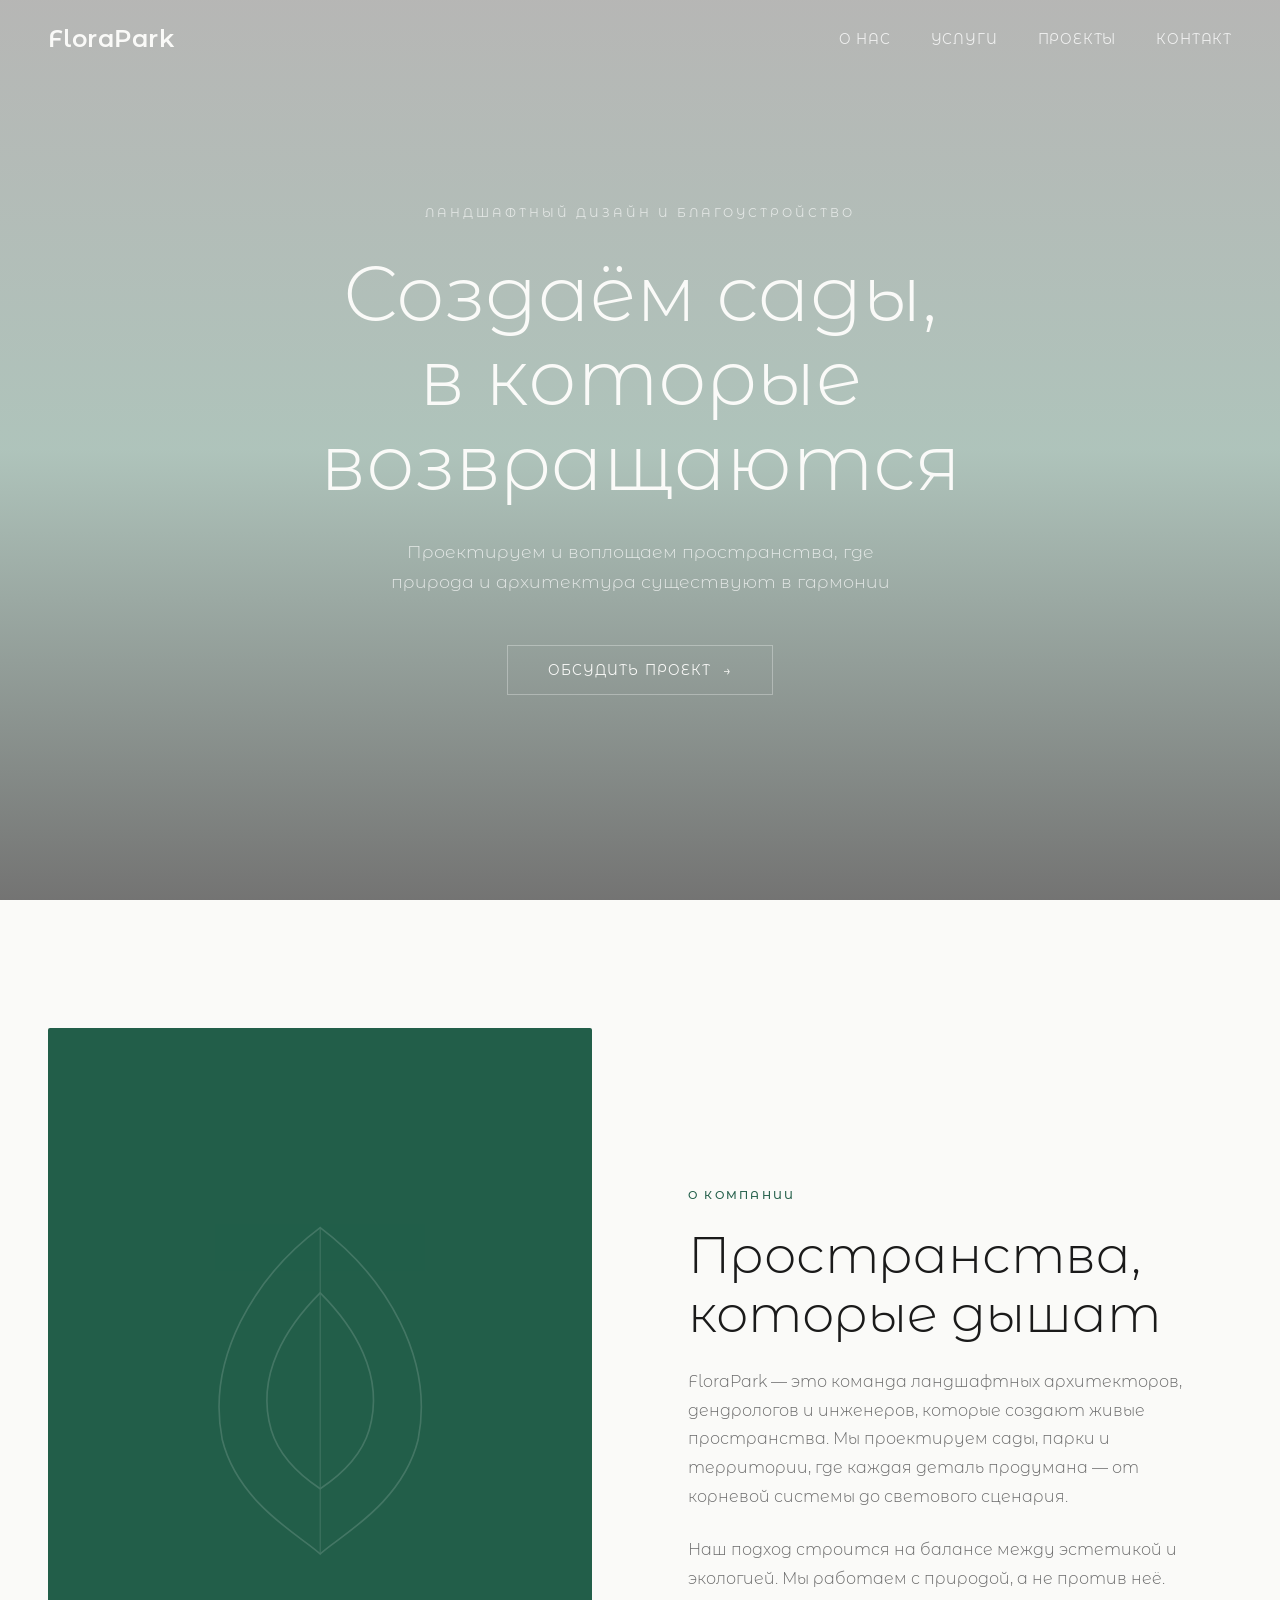
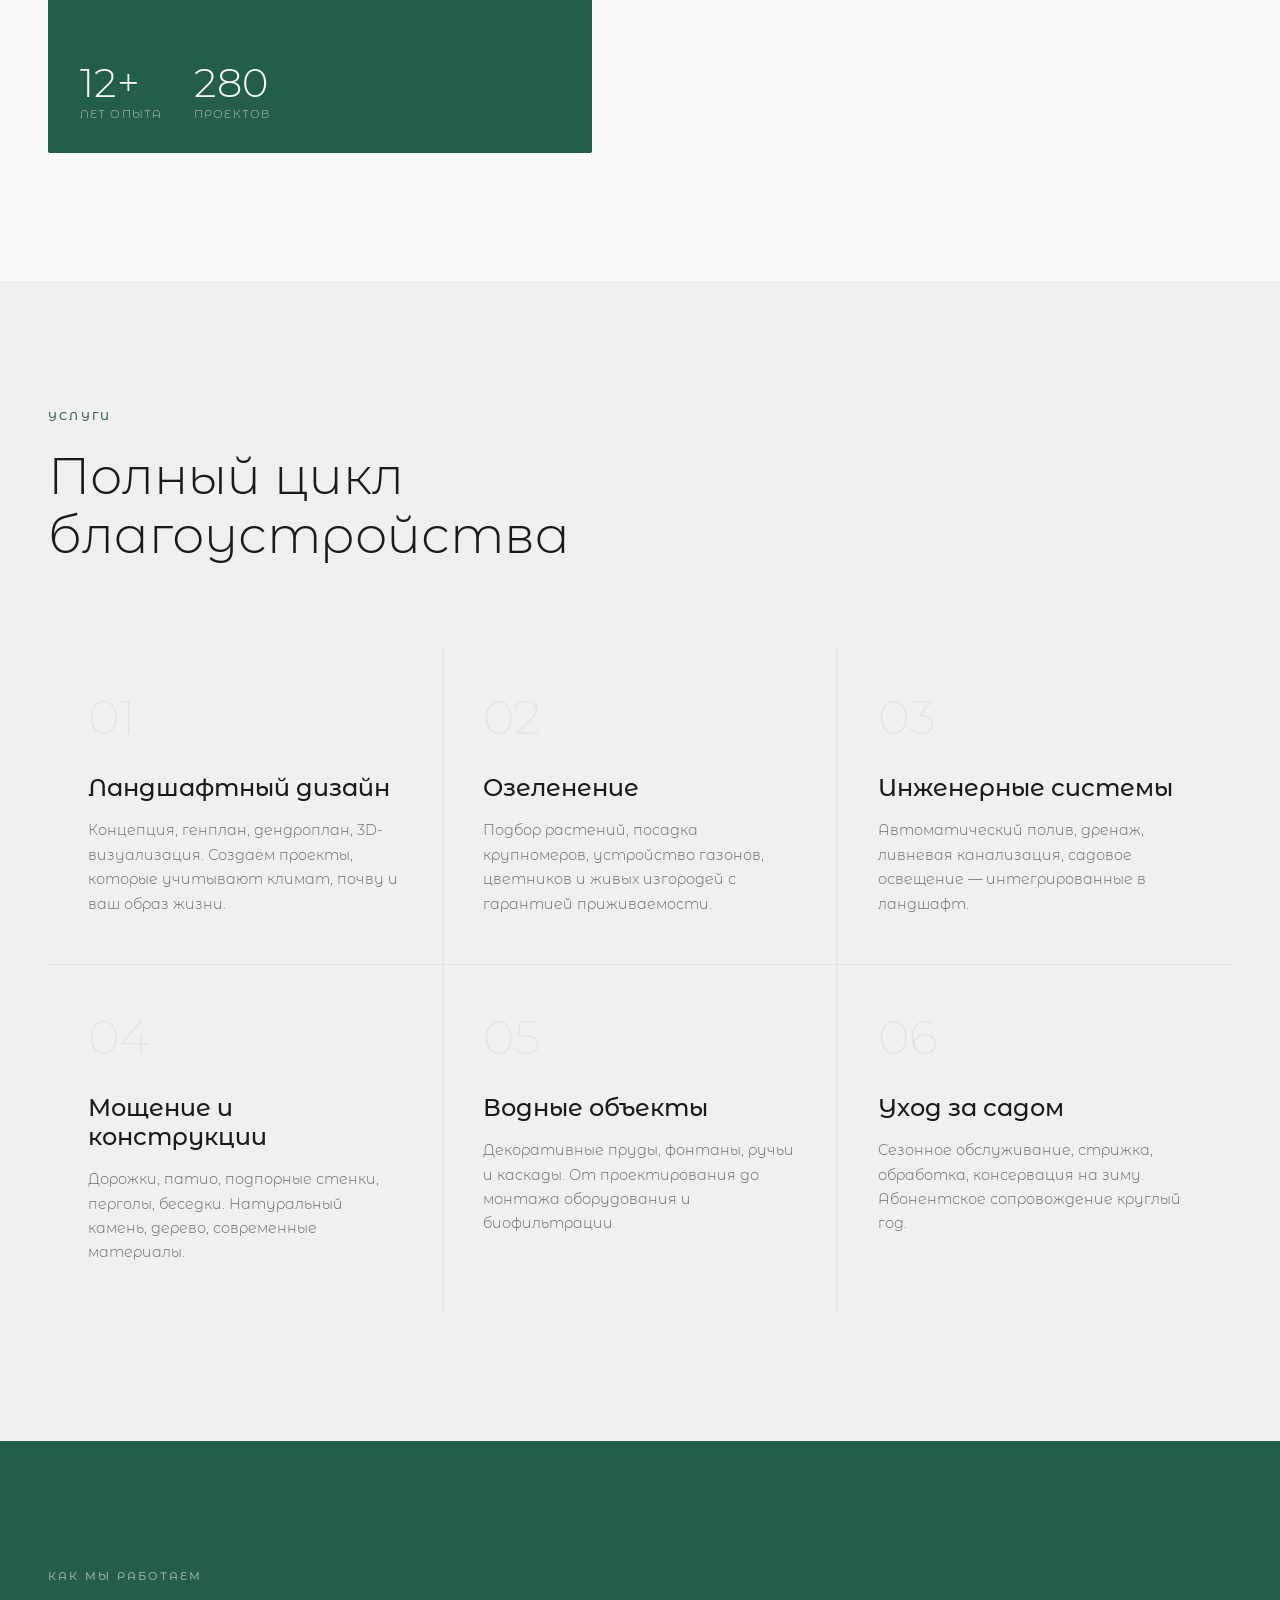
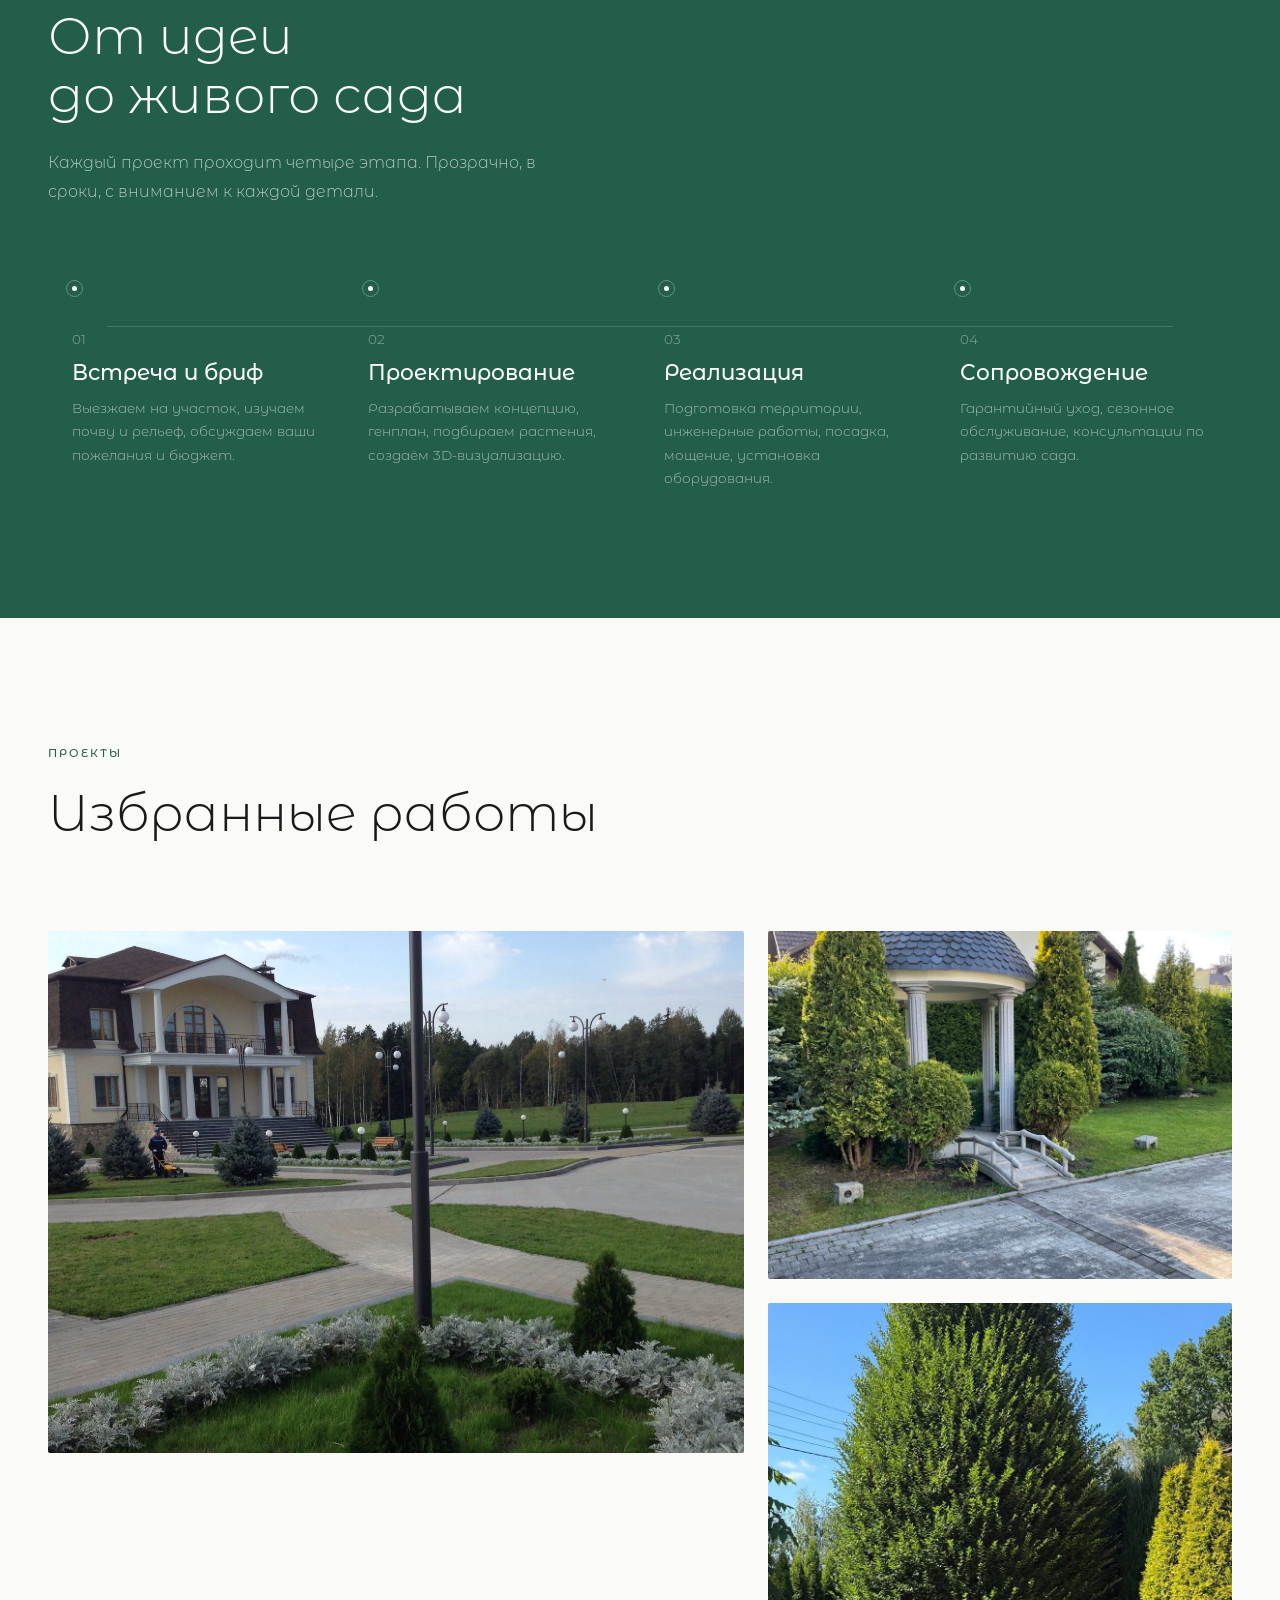
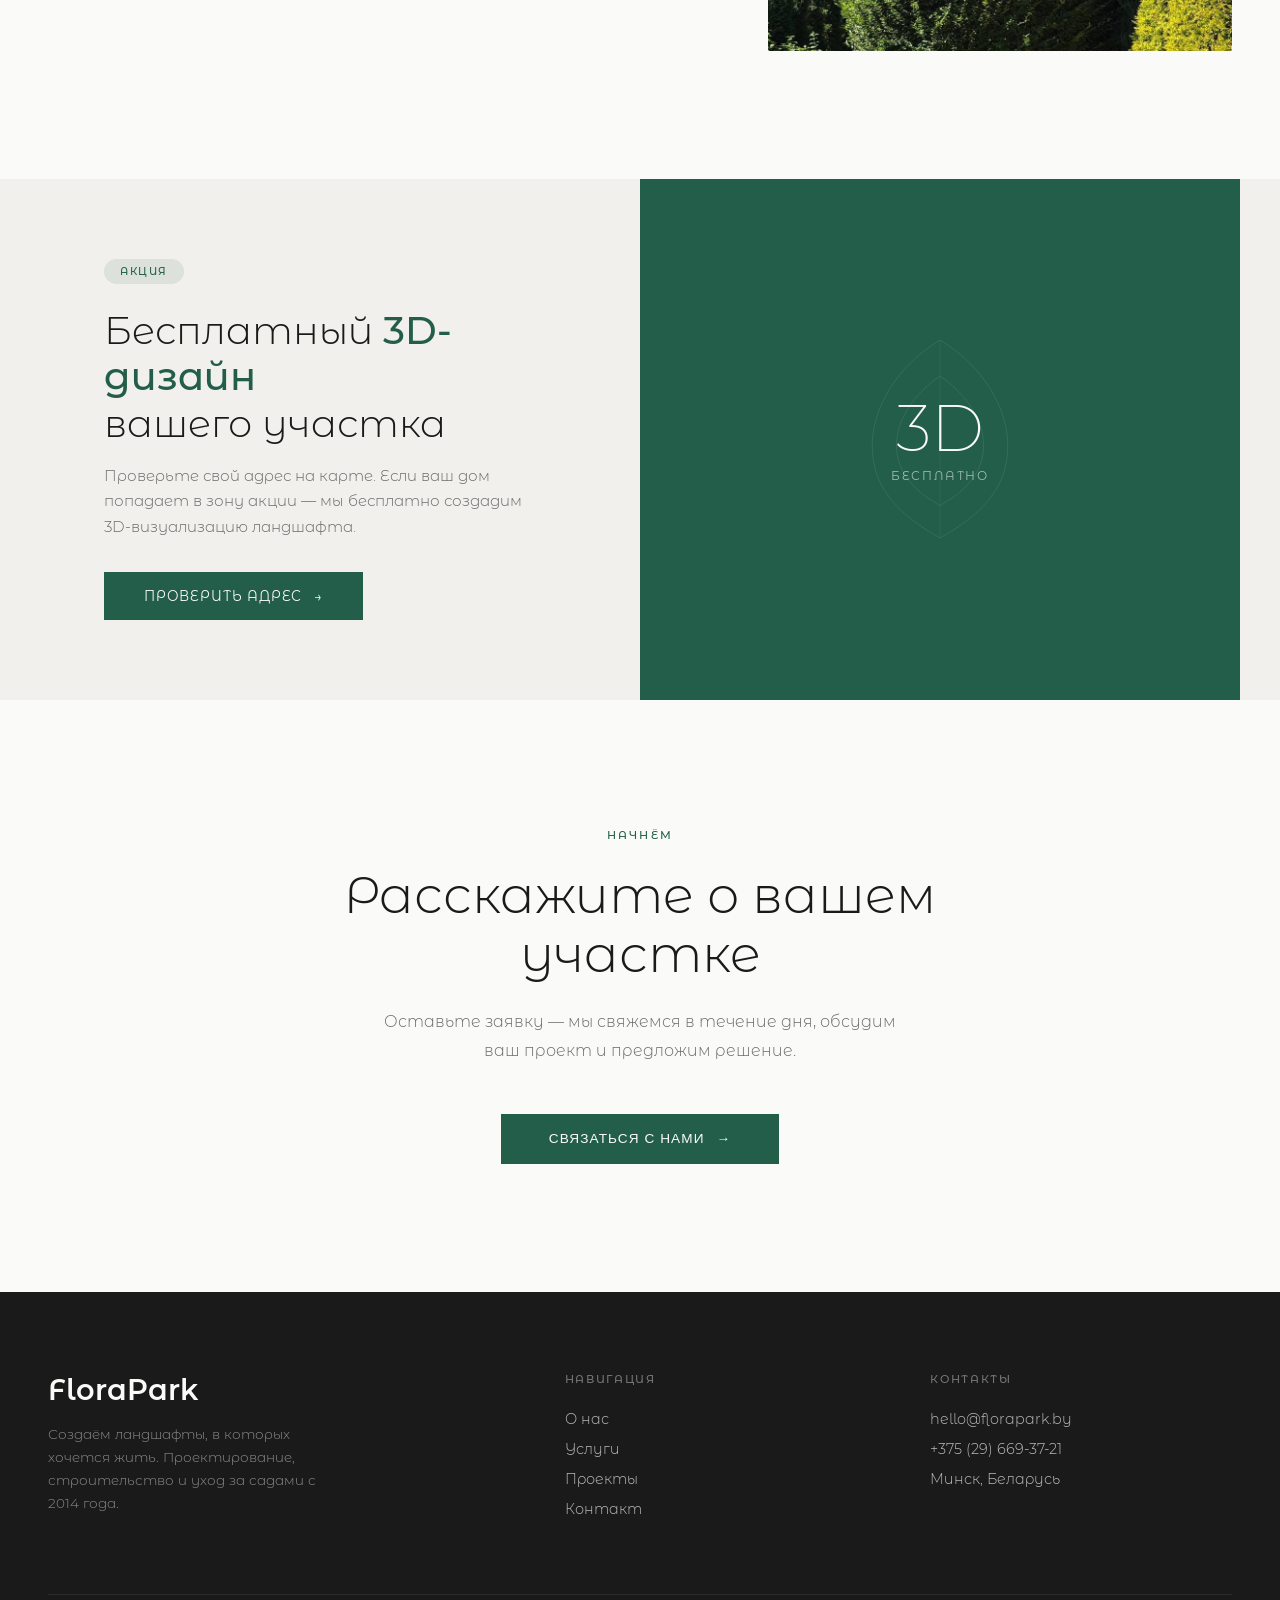
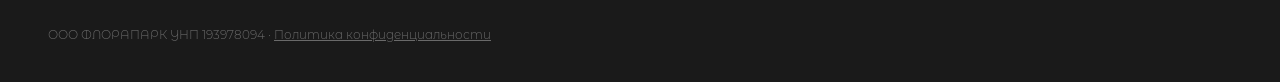
==== commit b3382fd6: "Add privacy policy page per Belarus data protection law - Create privacy.html based on Belarus Law N" ====
--- a/index.html
+++ b/index.html
@@ -48,6 +48,24 @@
     }
     </script>
     <script src="https://challenges.cloudflare.com/turnstile/v0/api.js" async defer></script>
+
+    <!-- Meta Pixel Code -->
+    <script>
+    !function(f,b,e,v,n,t,s)
+    {if(f.fbq)return;n=f.fbq=function(){n.callMethod?
+    n.callMethod.apply(n,arguments):n.queue.push(arguments)};
+    if(!f._fbq)f._fbq=n;n.push=n;n.loaded=!0;n.version='2.0';
+    n.queue=[];t=b.createElement(e);t.async=!0;
+    t.src=v;s=b.getElementsByTagName(e)[0];
+    s.parentNode.insertBefore(t,s)}(window, document,'script',
+    'https://connect.facebook.net/en_US/fbevents.js');
+    fbq('init', '976866431996714');
+    fbq('track', 'PageView');
+    </script>
+    <noscript><img height="1" width="1" style="display:none"
+    src="https://www.facebook.com/tr?id=976866431996714&ev=PageView&noscript=1"
+    /></noscript>
+    <!-- End Meta Pixel Code -->
 </head>
 <body>
 
@@ -355,7 +373,7 @@
             </div>
         </div>
         <div class="footer-bottom">
-            <p class="footer-copy">ООО ФЛОРАПАРК УНП 193978094</p>
+            <p class="footer-copy">ООО ФЛОРАПАРК УНП 193978094 · <a href="privacy.html" style="color:inherit;text-decoration:underline;">Политика конфиденциальности</a></p>
         </div>
     </footer>
 
@@ -830,6 +848,10 @@
 
             const formSuccess = document.getElementById('formSuccess');
 
+            document.querySelector('.form-submit-btn').addEventListener('click', () => {
+                if (typeof fbq === 'function') fbq('track', 'Lead');
+            });
+
             contactForm.addEventListener('submit', async (e) => {
                 e.preventDefault();
                 const data = Object.fromEntries(new FormData(contactForm));
--- a/styles.css
+++ b/styles.css
@@ -1479,6 +1479,18 @@
 .map-embed {
     width: 100%;
     min-height: 720px;
+}
+
+.map-mobile {
+    display: none;
+}
+
+@media (max-width: 640px) {
+    .map-desktop { display: none; }
+    .map-mobile {
+        display: block;
+        min-height: 500px;
+    }
 }
 
 /* promo cta */
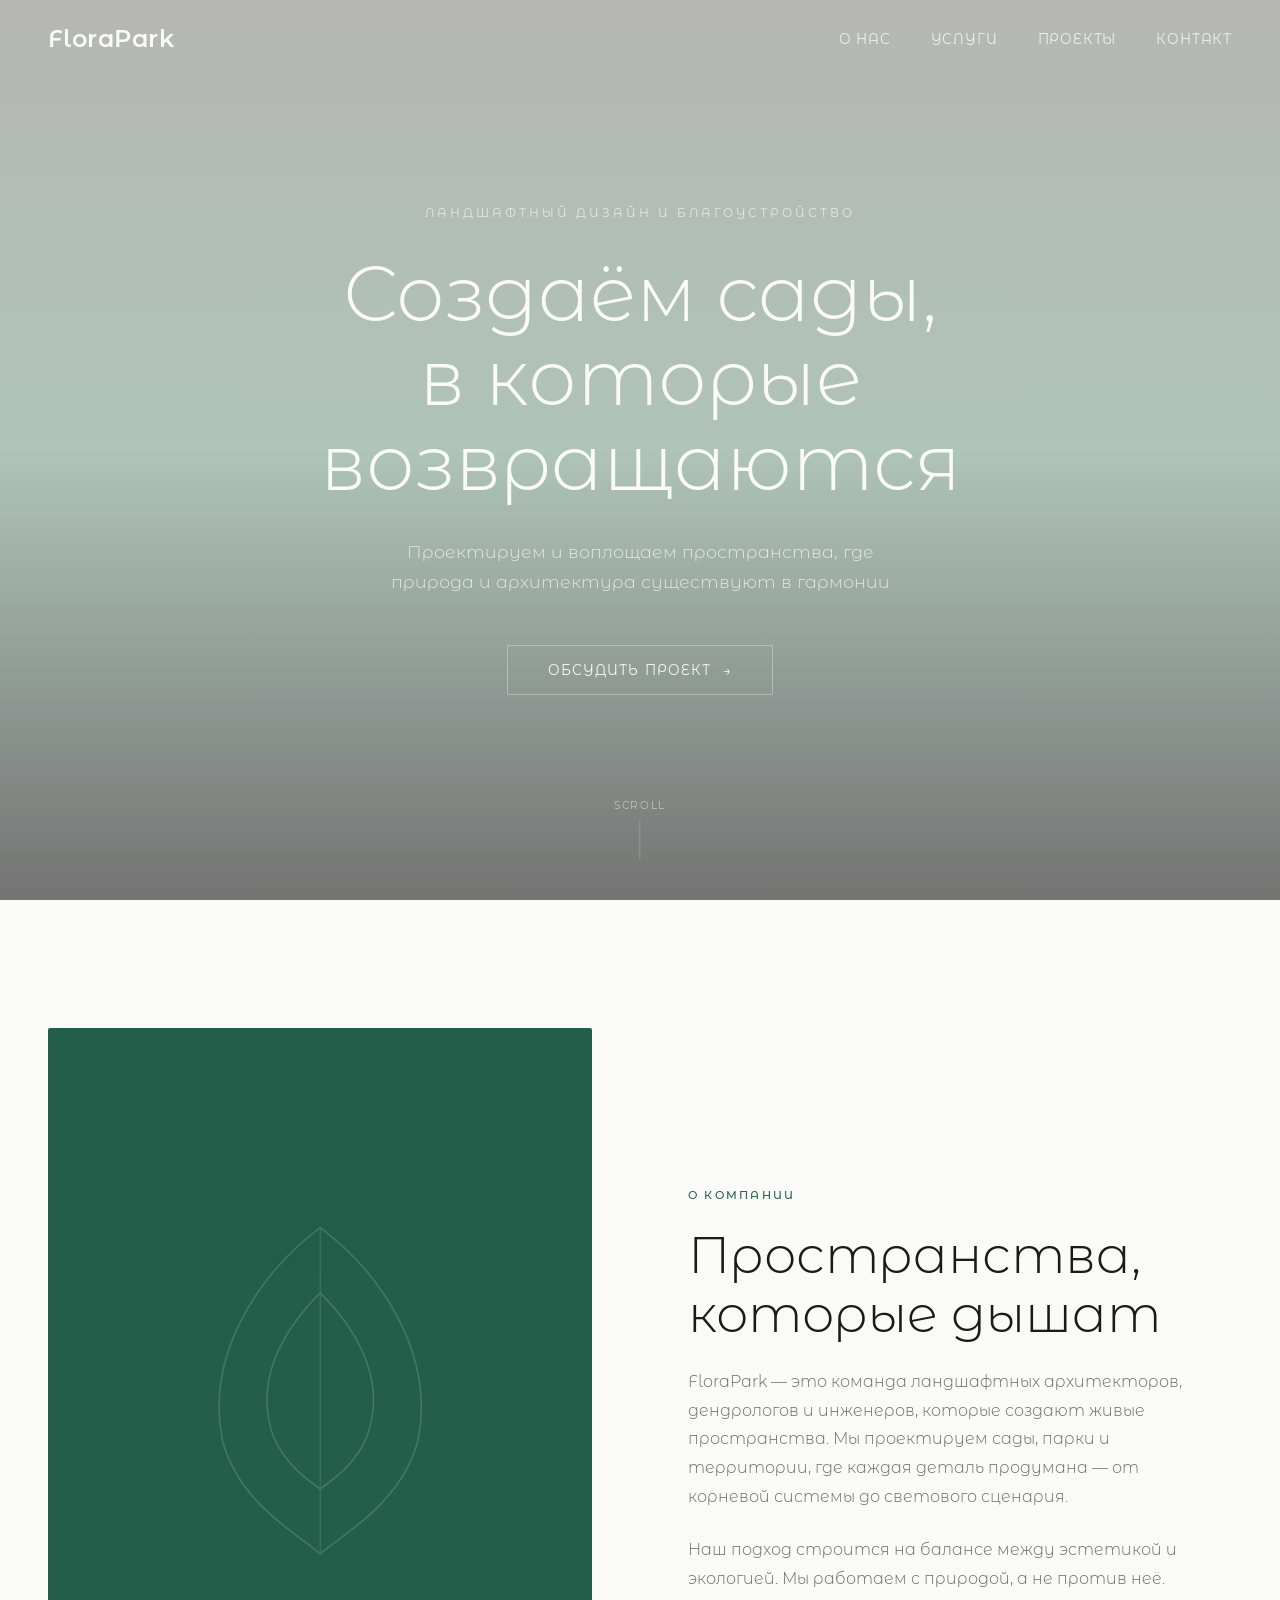
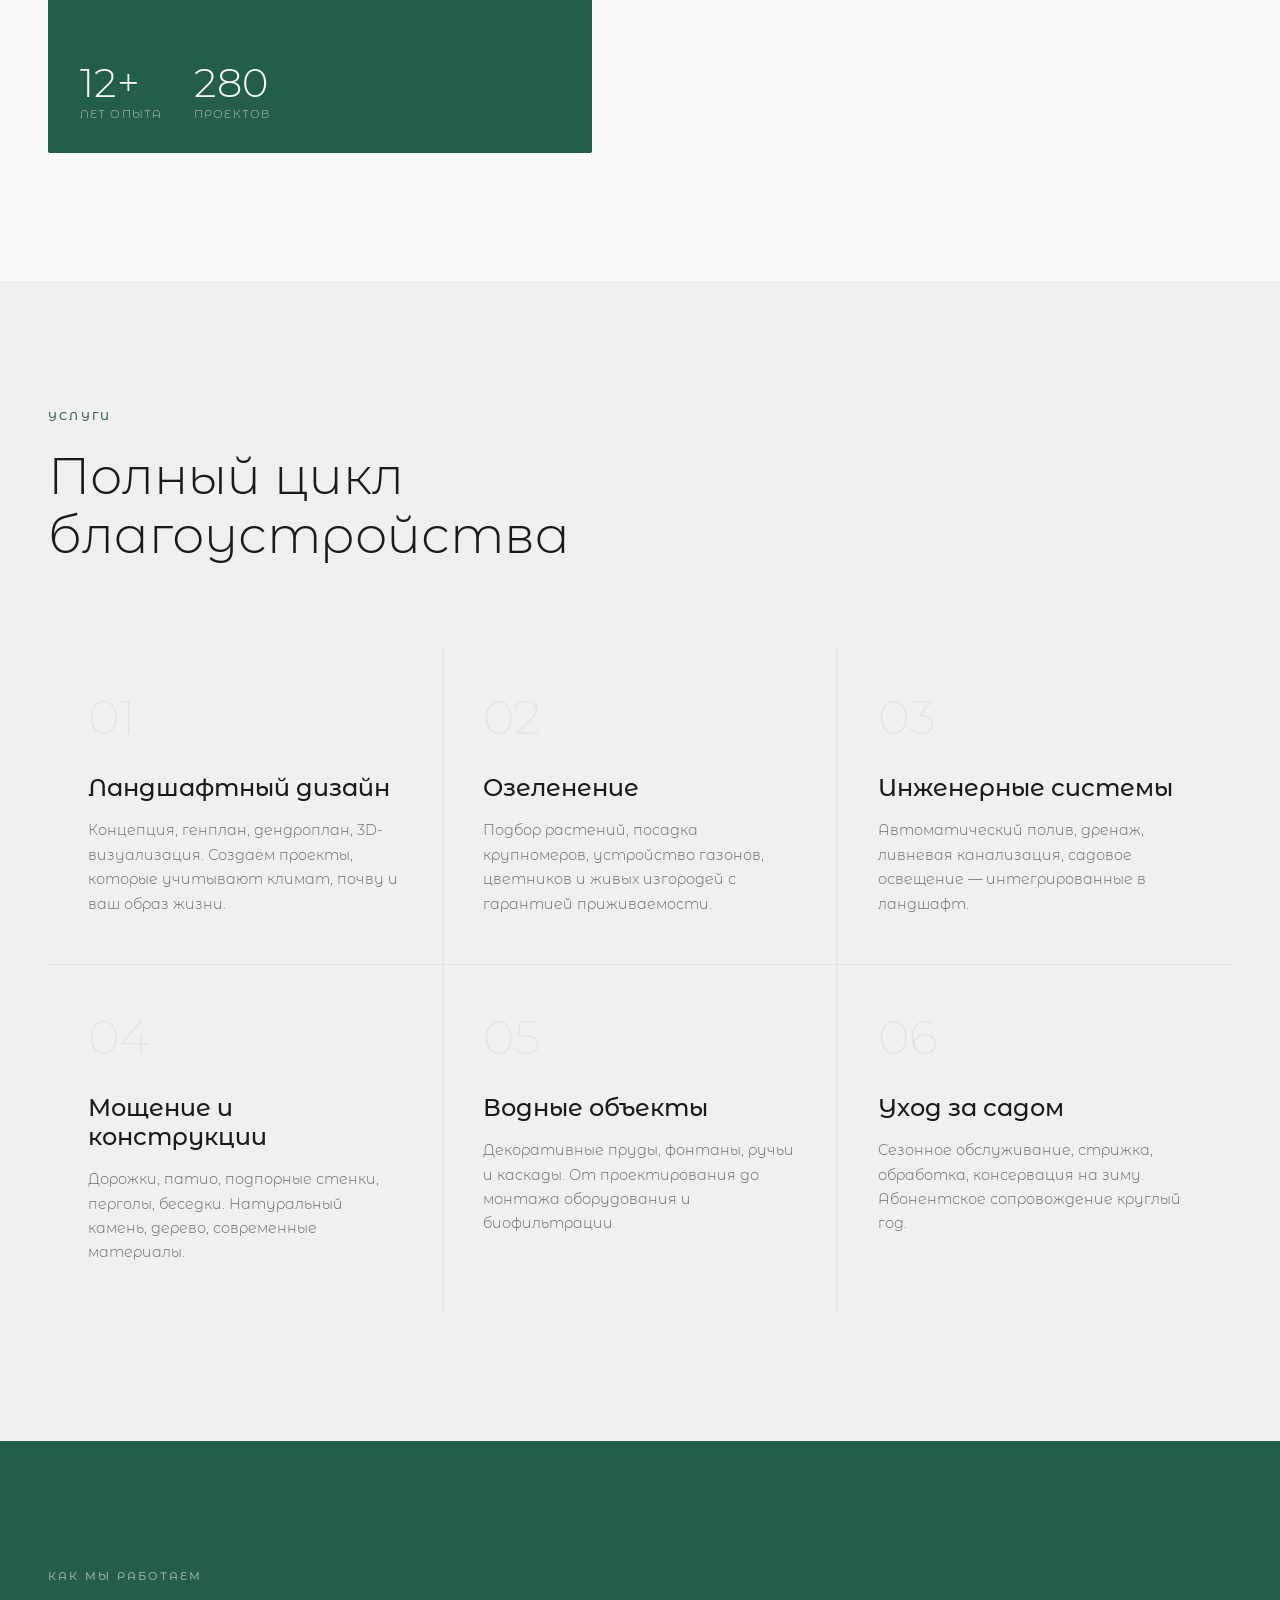
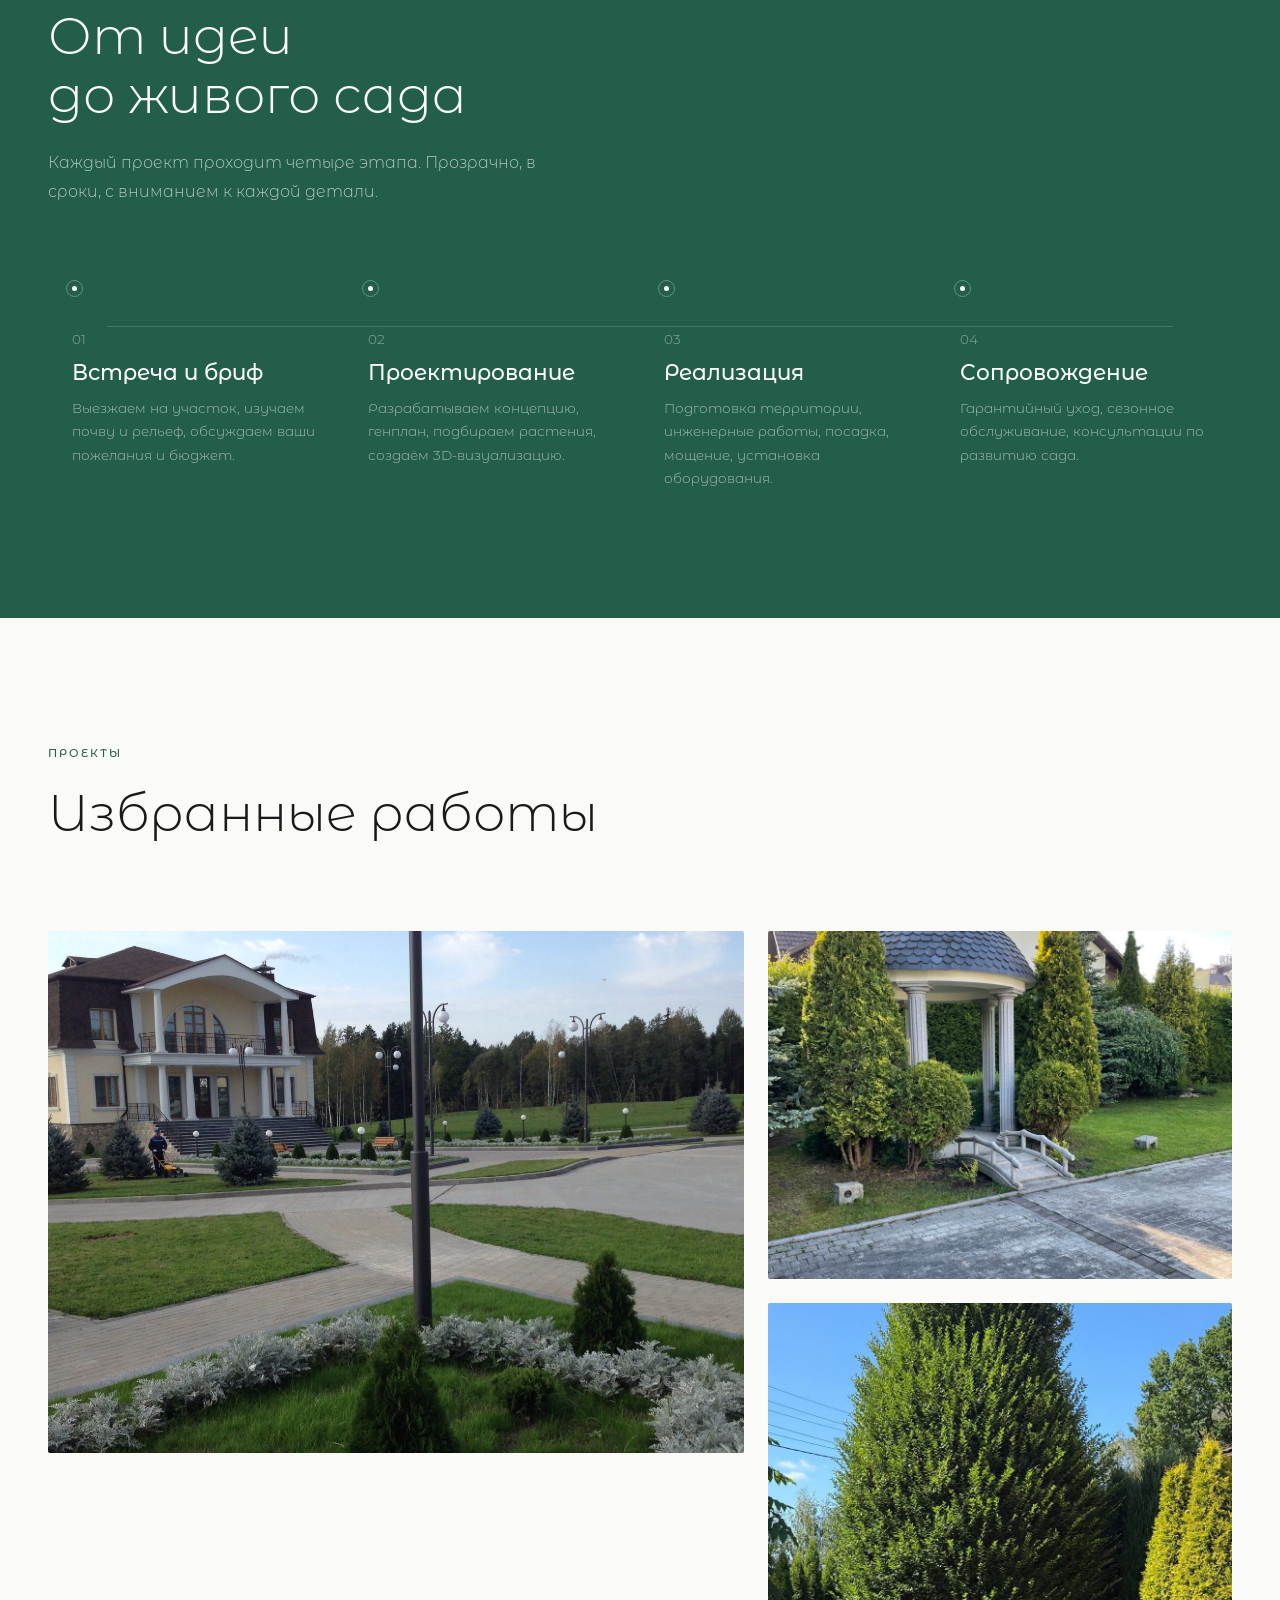
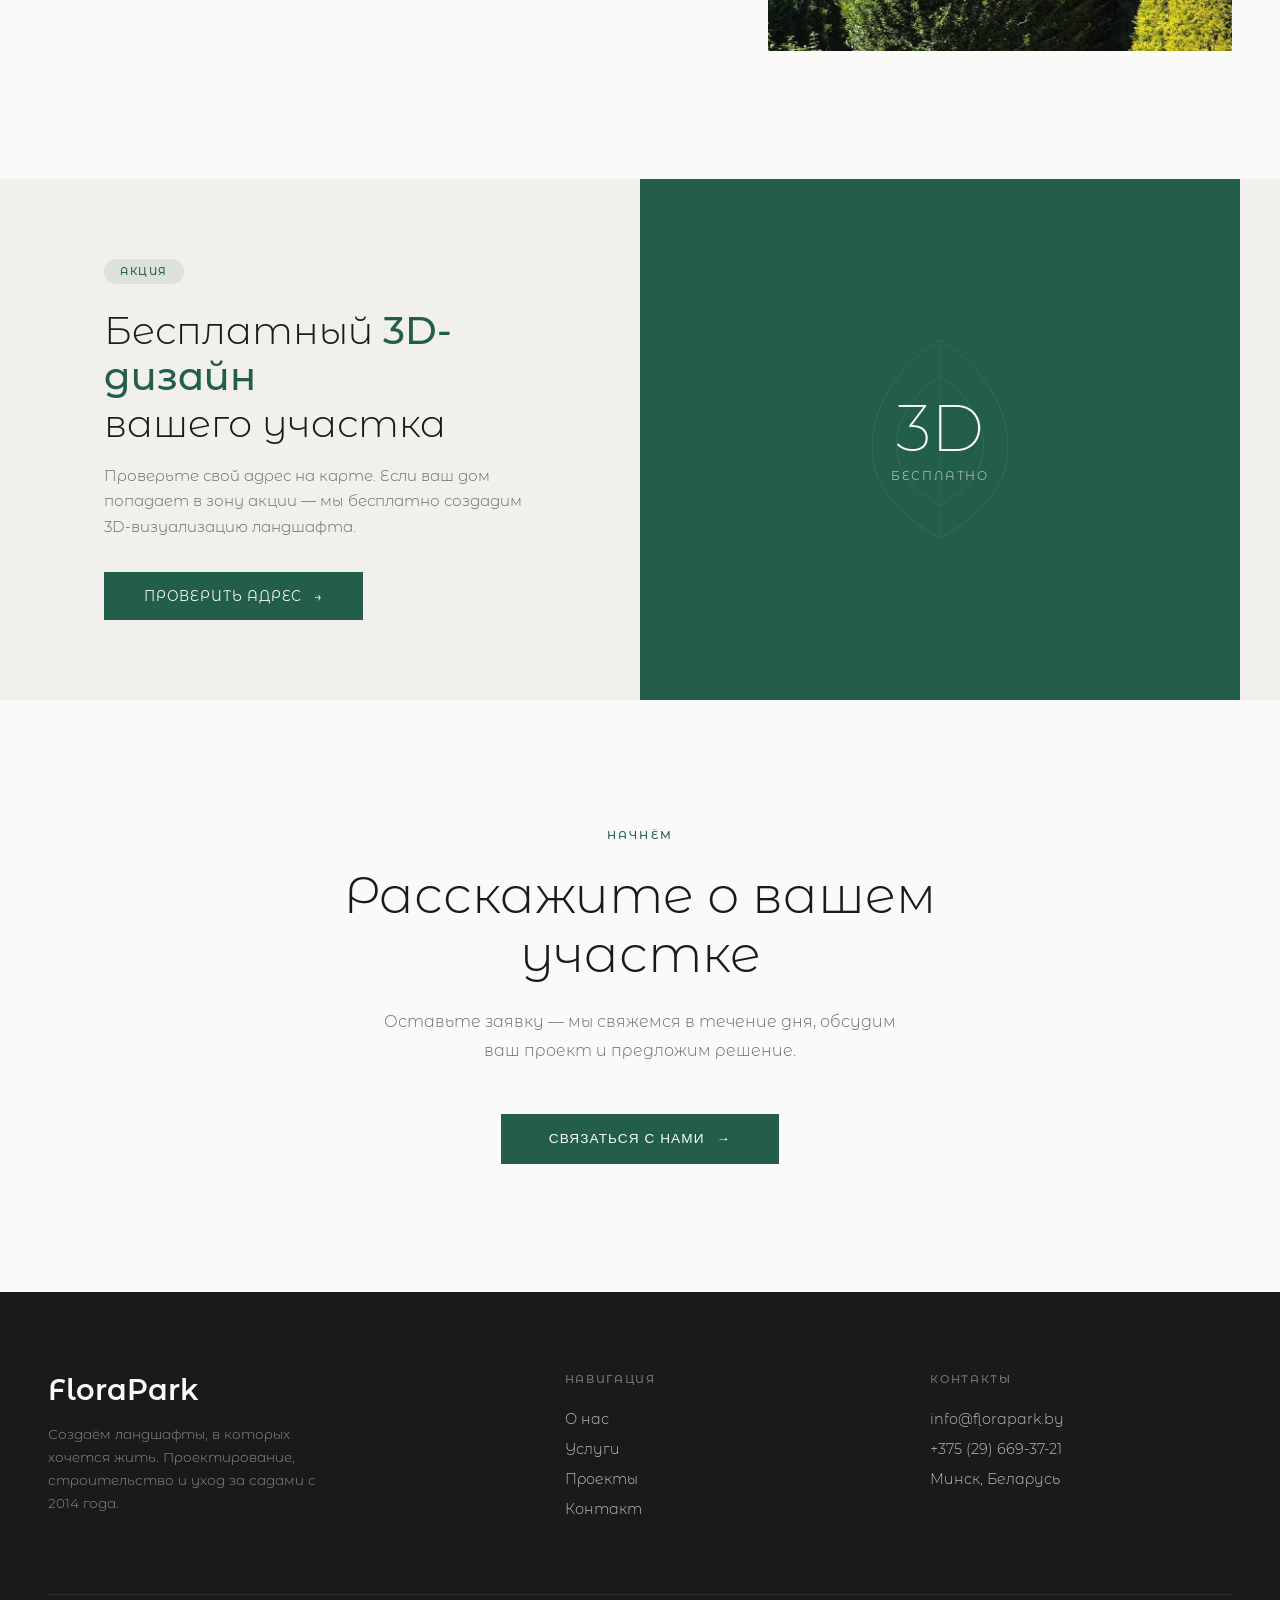
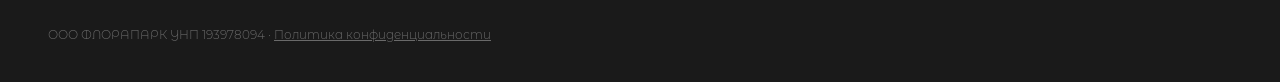
==== commit 8ef0d346: "Replace email with info@florapark.by, add consent checkbox to forms - Update all email references fr" ====
--- a/index.html
+++ b/index.html
@@ -36,7 +36,7 @@
         "name": "FloraPark",
         "description": "Ландшафтный дизайн, озеленение и благоустройство в Минске",
         "url": "https://a1exeyo.github.io/florapark/",
-        "email": "hello@florapark.by",
+        "email": "info@florapark.by",
         "telephone": "+375296693721",
         "address": {
             "@type": "PostalAddress",
@@ -367,7 +367,7 @@
             </div>
             <div class="footer-col">
                 <div class="footer-col-title">Контакты</div>
-                <a href="mailto:hello@florapark.ru">hello@florapark.by</a>
+                <a href="mailto:info@florapark.by">info@florapark.by</a>
                 <a href="tel:+74951234567">+375 (29) 669-37-21</a>
                 <a href="#">Минск, Беларусь</a>
             </div>
@@ -428,6 +428,10 @@
                         <label for="cf-message">Расскажите подробнее о проекте</label>
                         <textarea id="cf-message" name="message" rows="4" placeholder="Опишите ваш участок, пожелания, бюджет..."></textarea>
                     </div>
+                    <label class="consent-check">
+                        <input type="checkbox" name="consent" required>
+                        <span>Я даю согласие на <a href="privacy.html" target="_blank">обработку персональных данных</a></span>
+                    </label>
                     <div class="cf-turnstile" data-sitekey="0x4AAAAAADVjjbU4wZHgP-T7" data-theme="light"></div>
                     <button type="submit" class="cta-btn form-submit-btn" style="opacity:1;transform:none;">
                         <span>Отправить заявку</span>
--- a/styles.css
+++ b/styles.css
@@ -1765,6 +1765,29 @@
 }
 
 /* Turnstile widget */
+.consent-check {
+    display: flex;
+    align-items: flex-start;
+    gap: 0.5rem;
+    font-family: var(--font);
+    font-size: 0.82rem;
+    color: #666;
+    cursor: pointer;
+    margin-top: 0.25rem;
+}
+
+.consent-check input[type="checkbox"] {
+    margin-top: 0.2rem;
+    accent-color: var(--green);
+    cursor: pointer;
+    flex-shrink: 0;
+}
+
+.consent-check a {
+    color: var(--green);
+    text-decoration: underline;
+}
+
 .cf-turnstile {
     margin-top: 0.25rem;
 }
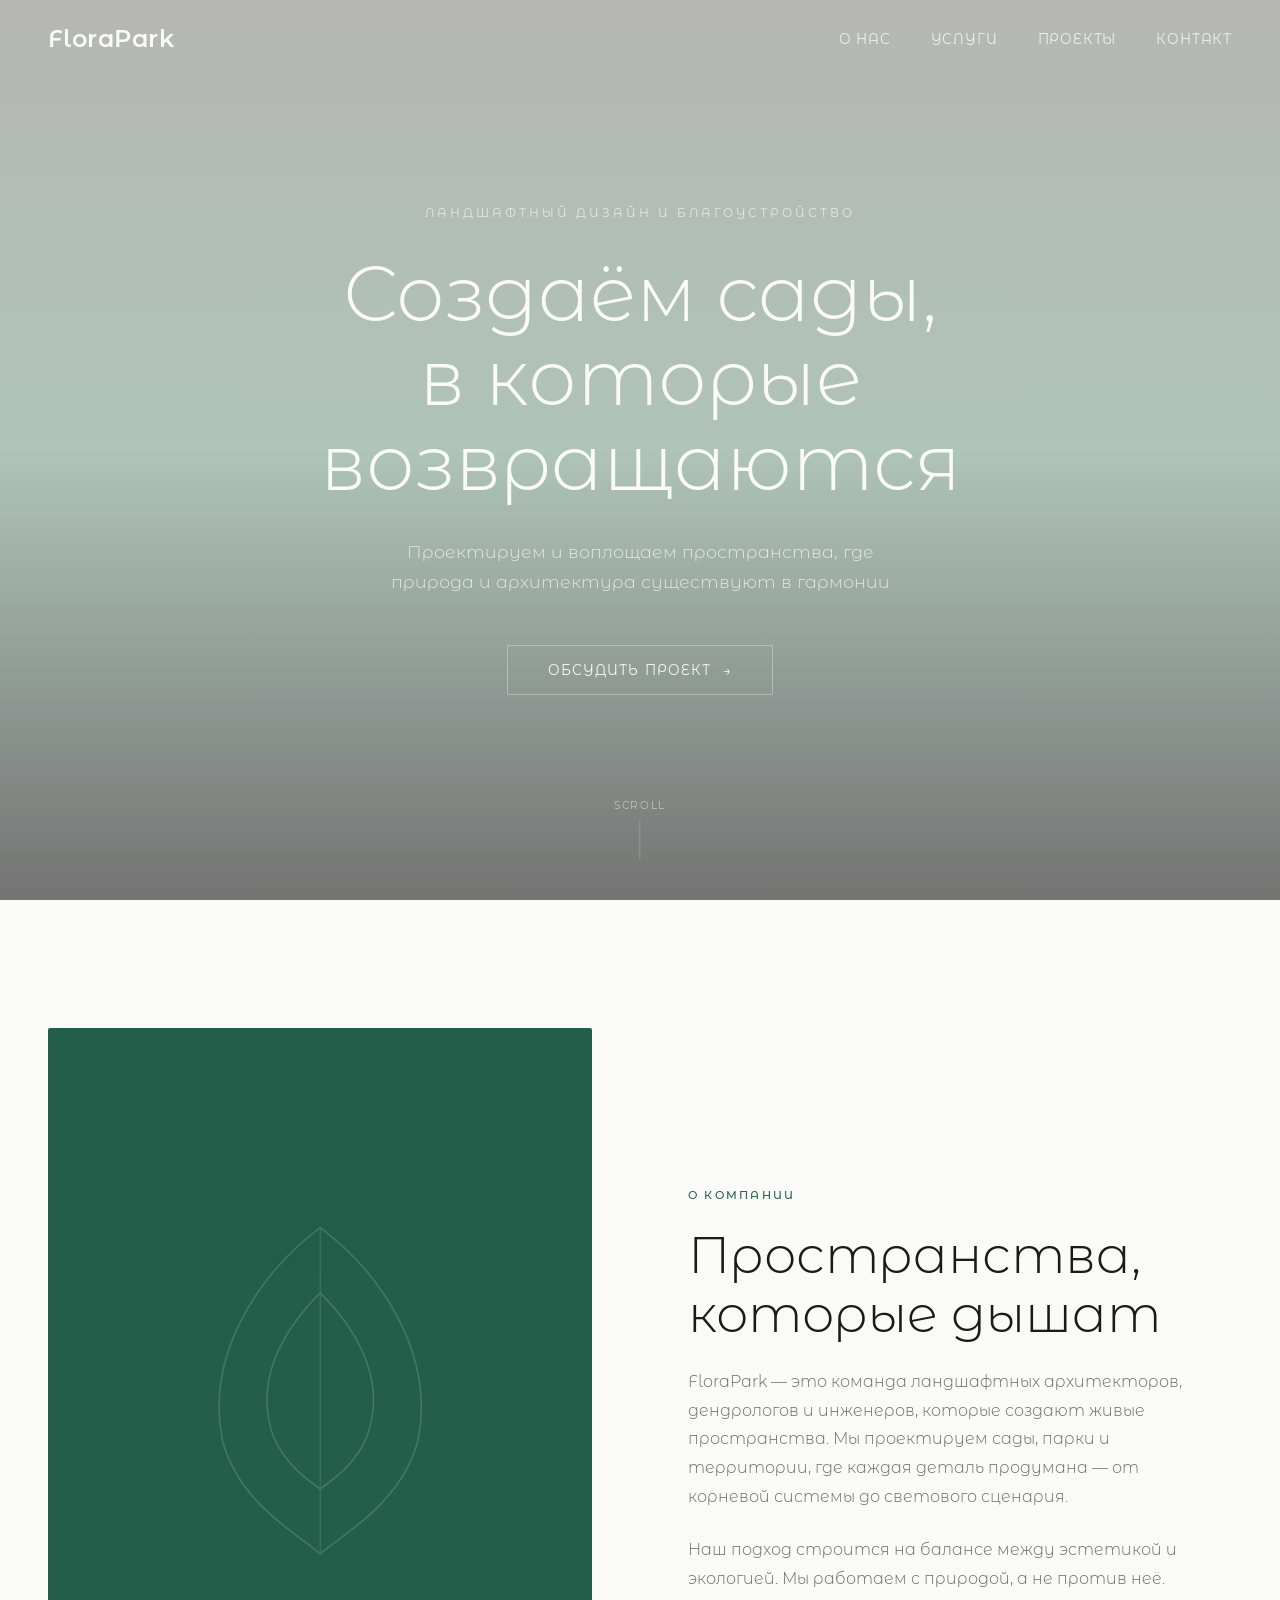
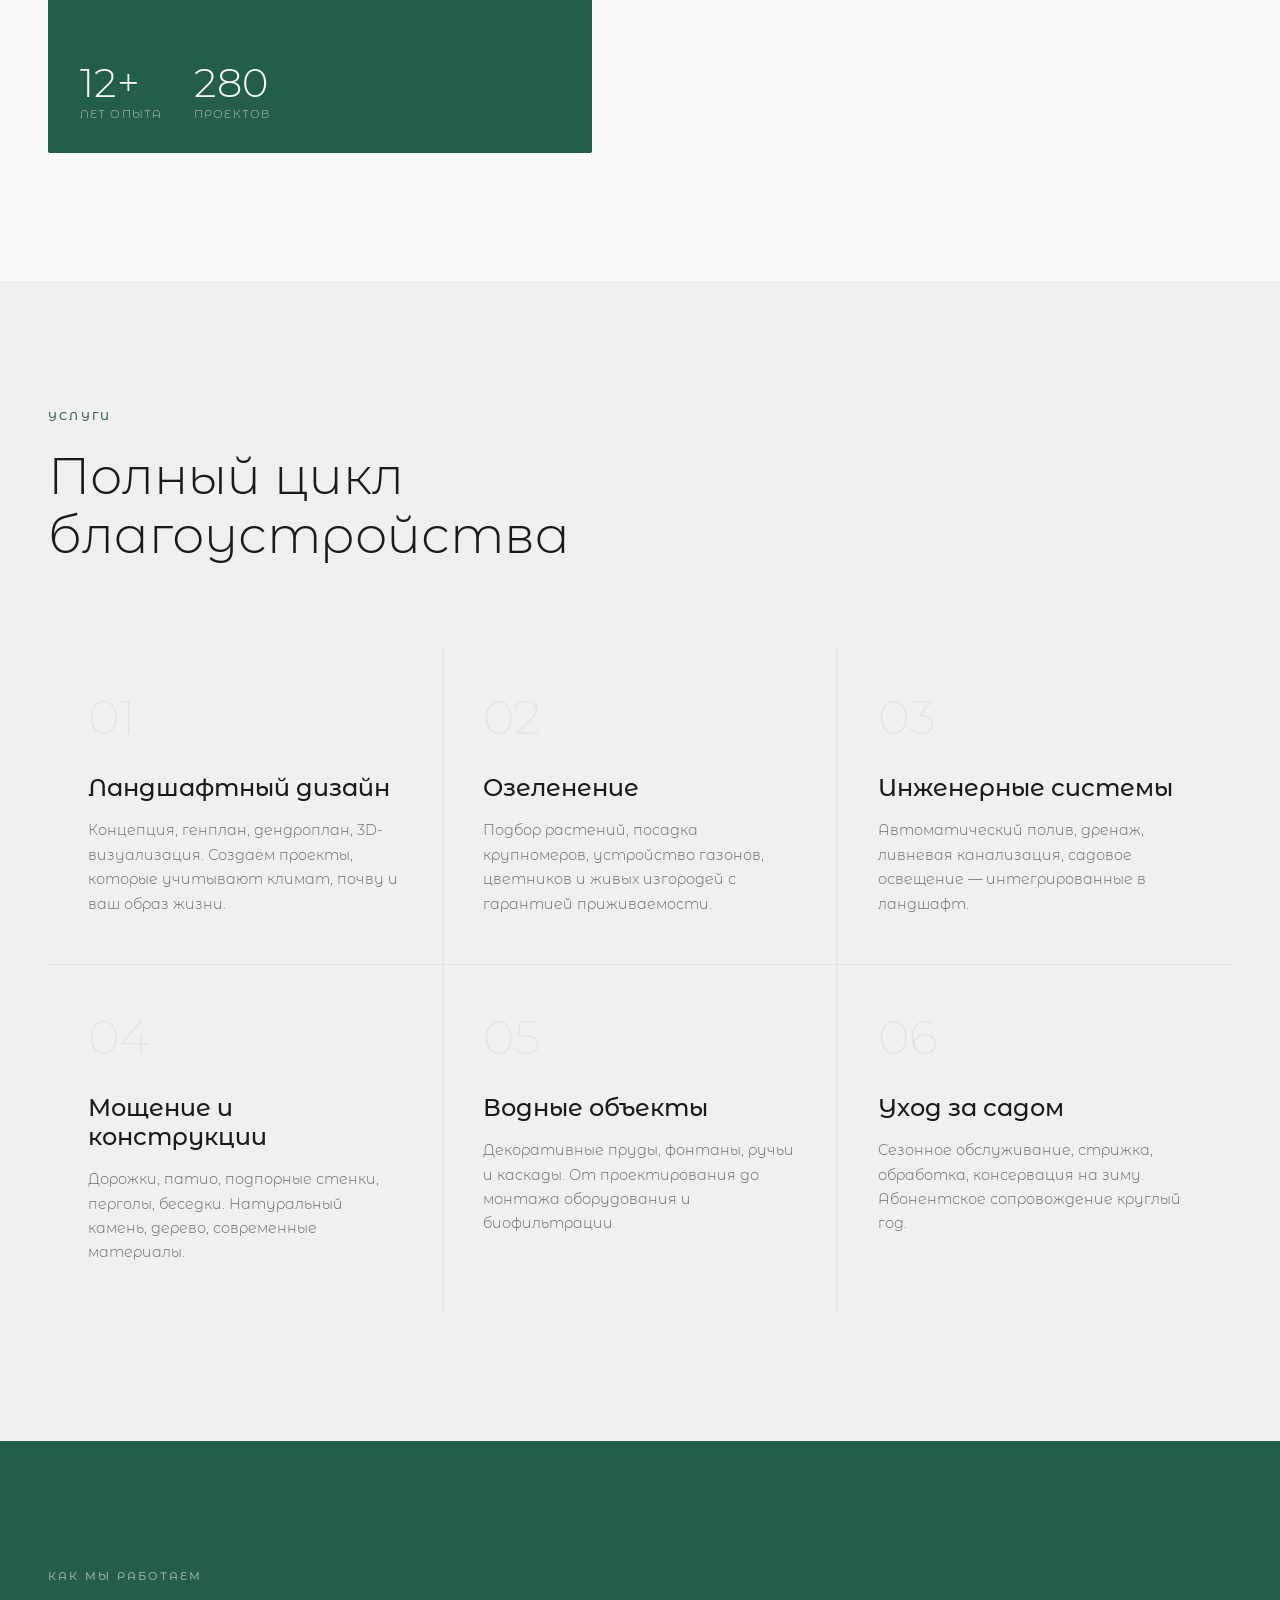
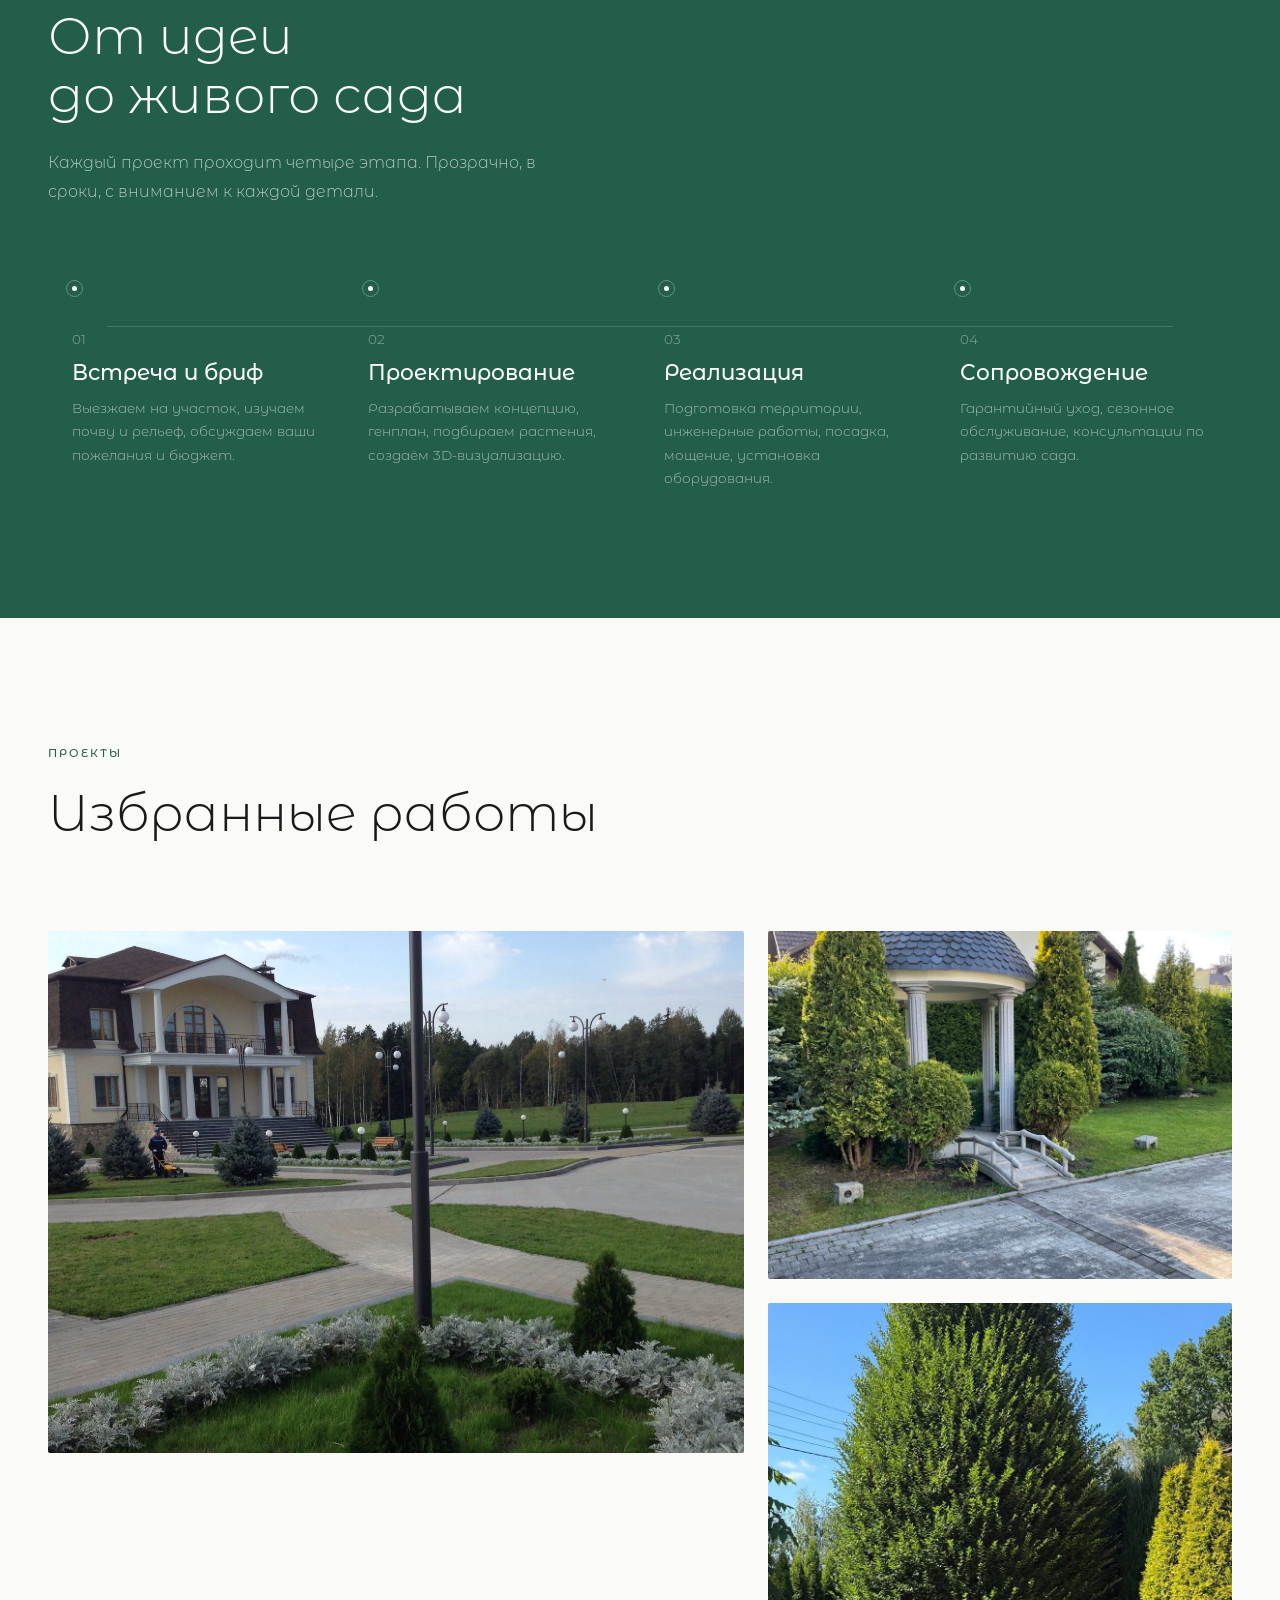
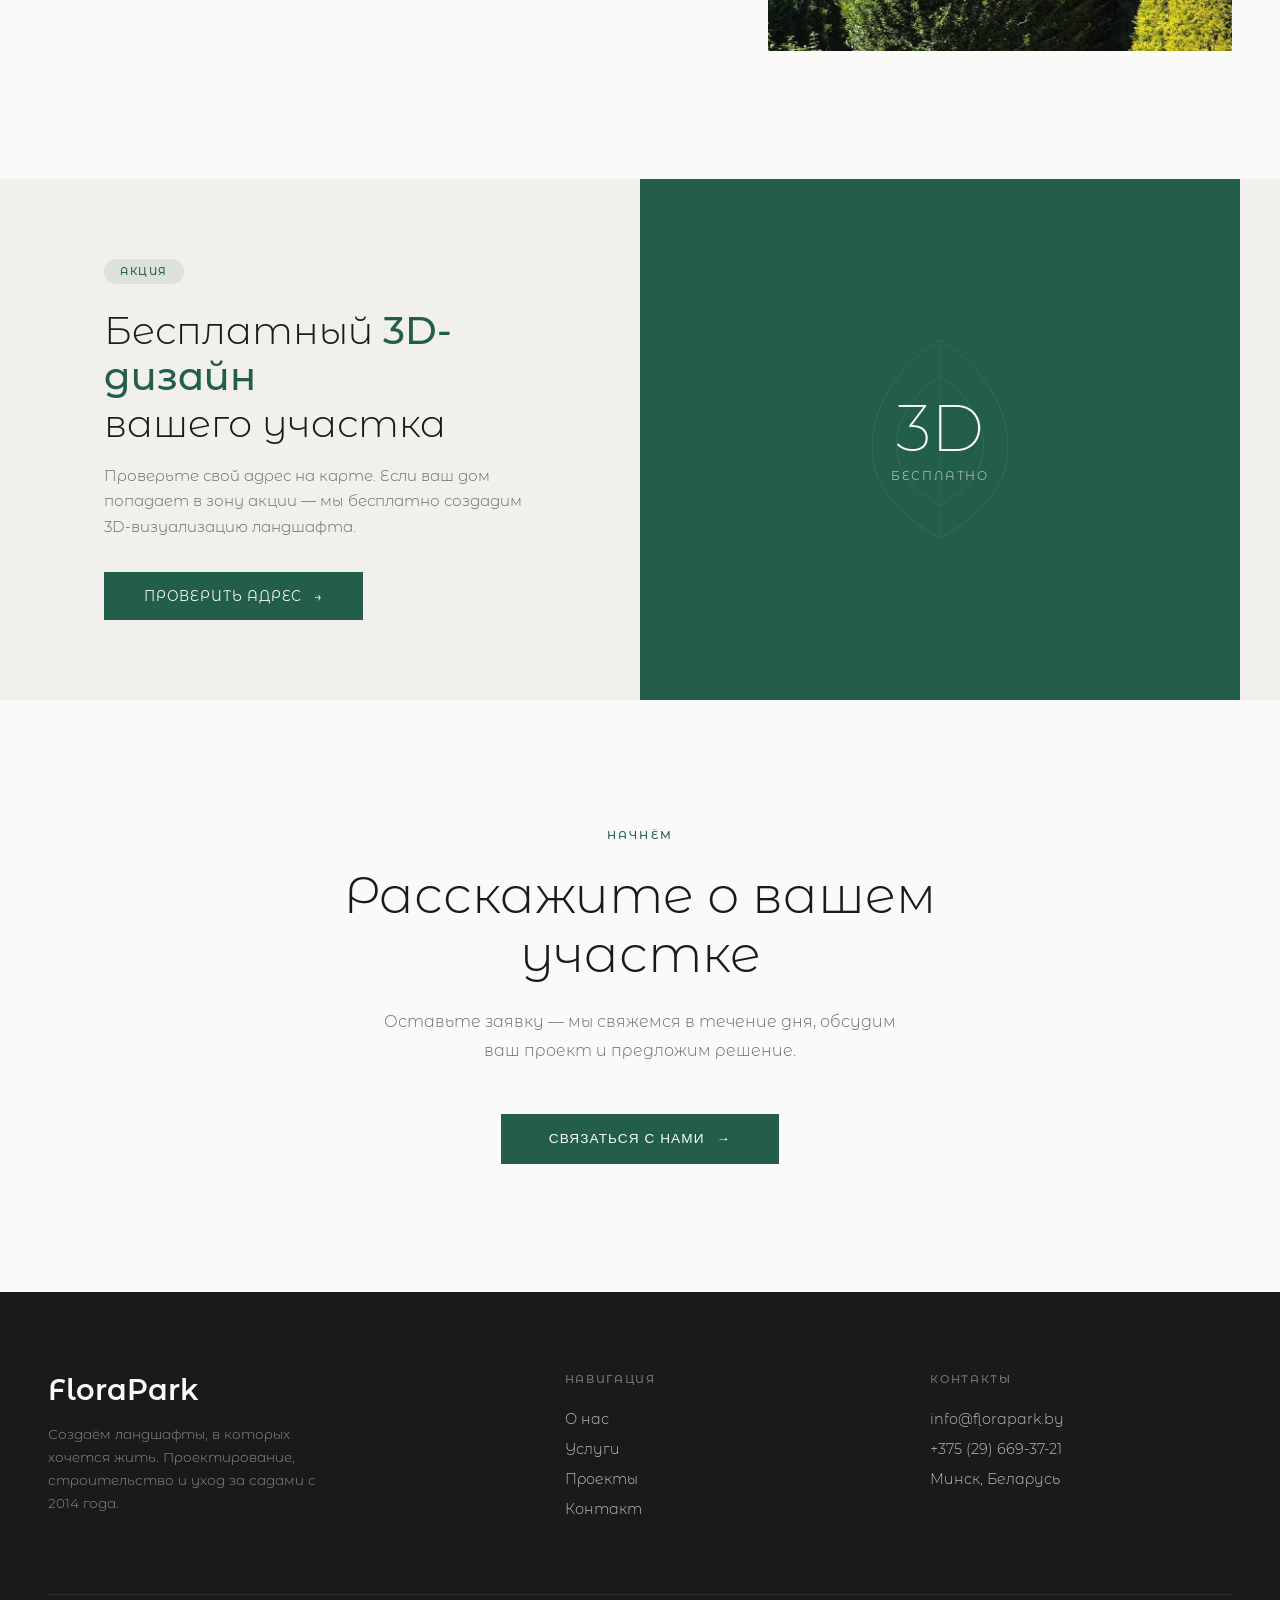
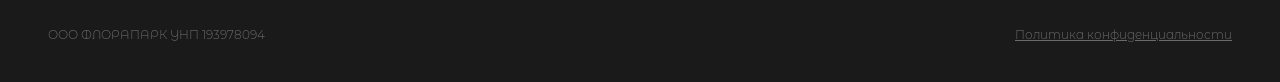
==== commit a4f29dcd: "Redesign footer bottom: separate company name and links Co-Authored-By: Claude Opus 4.6 <noreply@ant" ====
--- a/index.html
+++ b/index.html
@@ -373,7 +373,10 @@
             </div>
         </div>
         <div class="footer-bottom">
-            <p class="footer-copy">ООО ФЛОРАПАРК УНП 193978094 · <a href="privacy.html" style="color:inherit;text-decoration:underline;">Политика конфиденциальности</a></p>
+            <p class="footer-copy">ООО ФЛОРАПАРК УНП 193978094</p>
+            <div class="footer-links">
+                <a href="privacy.html">Политика конфиденциальности</a>
+            </div>
         </div>
     </footer>
 
--- a/styles.css
+++ b/styles.css
@@ -866,6 +866,34 @@
     color: rgba(255,255,255,0.35);
 }
 
+.footer-links {
+    display: flex;
+    gap: 1.5rem;
+}
+
+.footer-links a {
+    font-family: var(--font);
+    font-size: 0.75rem;
+    font-weight: 300;
+    color: rgba(255,255,255,0.35);
+    text-decoration: underline;
+    transition: color 0.3s;
+}
+
+.footer-links a:hover {
+    color: rgba(255,255,255,0.6);
+}
+
+/* compact footer links */
+.footer--compact .footer-inner {
+    flex-direction: column;
+    gap: 0.5rem;
+    text-align: center;
+}
+
+.footer--compact .footer-links {
+    gap: 1rem;
+}
 
 /* ─── CURSOR FOLLOWER ─── */
 
@@ -1900,6 +1928,8 @@
     .services-grid { grid-template-columns: 1fr; }
     .process-steps { grid-template-columns: 1fr; }
     .footer-grid { grid-template-columns: 1fr; gap: 2rem; }
+    .footer-bottom { flex-direction: column; gap: 0.75rem; text-align: center; }
+    .footer-links { flex-direction: column; gap: 0.5rem; }
     .portfolio-header { flex-direction: column; align-items: flex-start; gap: 1rem; }
     .cursor-follower { display: none; }
     .project-modal-body { padding: 1.5rem; }
